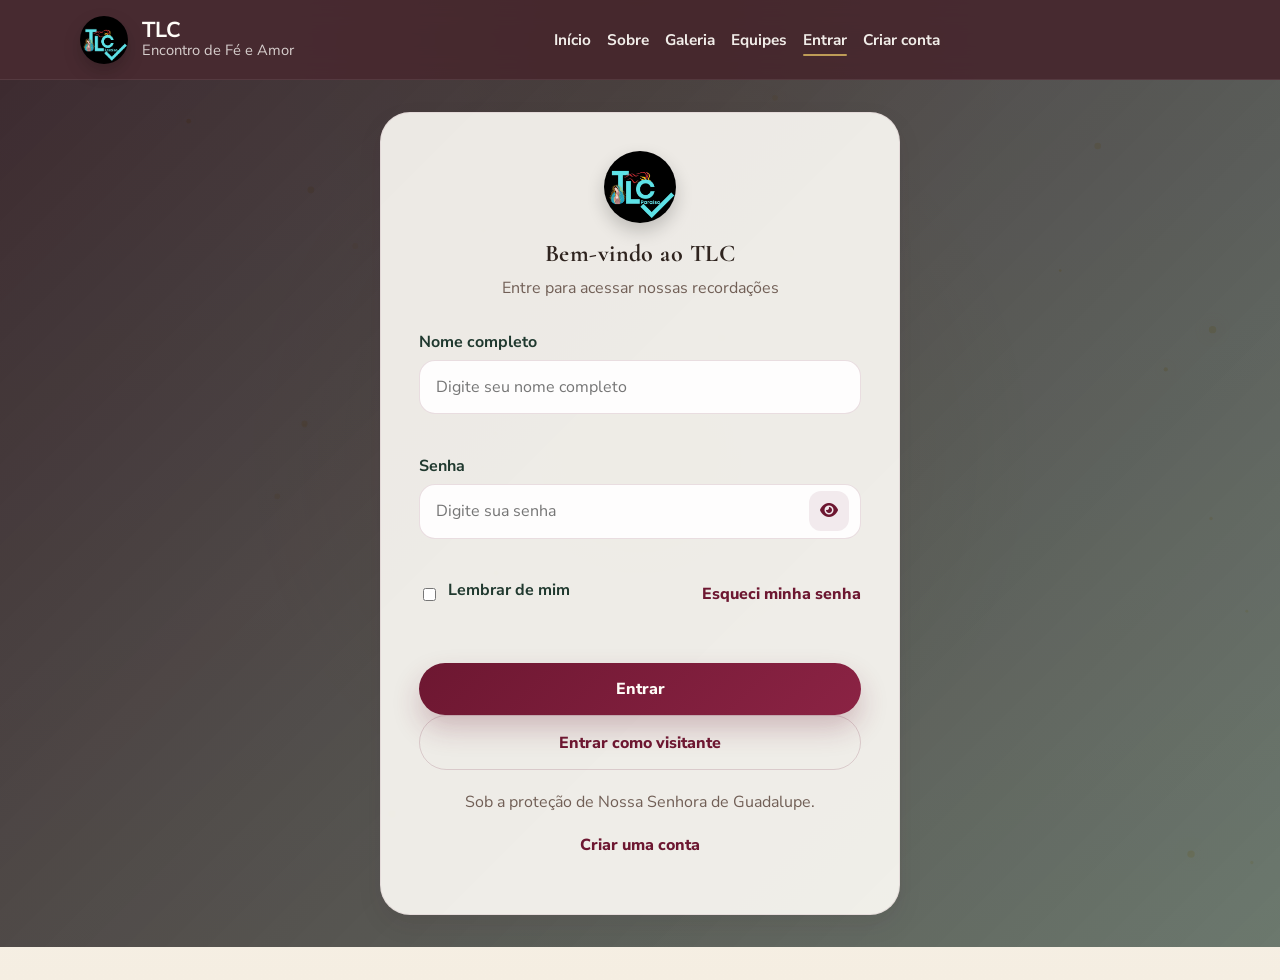
==== pages/admin.html @ 9c9bf405 "Add files via upload" ====
<!DOCTYPE html>
<html lang="pt-BR">
<head>
  <meta charset="UTF-8">
  <meta name="viewport" content="width=device-width, initial-scale=1.0">
  <title>Administração - TLC</title>
  <link rel="preconnect" href="https://fonts.googleapis.com">
  <link rel="preconnect" href="https://fonts.gstatic.com" crossorigin>
  <link href="https://fonts.googleapis.com/css2?family=Cormorant+Garamond:wght@500;600;700&family=Nunito+Sans:wght@400;600;700;800&display=swap" rel="stylesheet">
  <link rel="stylesheet" href="https://cdnjs.cloudflare.com/ajax/libs/font-awesome/6.5.2/css/all.min.css">
  <link rel="stylesheet" href="../css/style.css?v=20260802-footer-igreja-final">
</head>
<body data-page="admin" data-base-path="..">
  <header class="site-header">
    <div id="navbar-root"></div>
  </header>

  <main class="page-shell">
    <section class="page-hero mini reveal">
      <div class="container">
        <span class="section-tag">Administração</span>
        <h1>Área exclusiva do administrador</h1>
        <p>Veja os pedidos de acesso e libere somente quem pode entrar no site.</p>
      </div>
    </section>

    <section class="section-pad">
      <div class="container">
        <div class="metrics-grid reveal" id="admin-summary">
          <article class="metric-card interactive-card">
            <i class="fa-solid fa-hourglass-half"></i>
            <strong class="metric-number" id="admin-pending-count">0</strong>
            <span>Pedidos pendentes</span>
          </article>
          <article class="metric-card interactive-card">
            <i class="fa-solid fa-circle-check"></i>
            <strong class="metric-number" id="admin-approved-count">0</strong>
            <span>Aprovados</span>
          </article>
          <article class="metric-card interactive-card">
            <i class="fa-solid fa-circle-xmark"></i>
            <strong class="metric-number" id="admin-denied-count">0</strong>
            <span>Negados</span>
          </article>
        </div>

        <section class="admin-panel reveal">
          <div class="section-heading compact">
            <span class="section-tag">Controle</span>
            <h2>Pedidos de acesso</h2>
            <p>Aprovar ou negar por aqui já deixa o site pronto para a pessoa certa entrar.</p>
          </div>
          <div class="form-message" id="admin-message" aria-live="polite"></div>
          <div class="admin-request-list" id="admin-request-list"></div>
        </section>
      </div>
    </section>
  </main>

  <div id="footer-root"></div>

  <script src="../js/script.js?v=20260802-footer-igreja-final"></script>
</body>
</html>
---- css/style.css ----
/* Variaveis globais do tema TLC */
:root {
  --wine: #6d1731;
  --wine-deep: #43101f;
  --gold: #c8a65a;
  --beige: #f3ede0;
  --white: #fffdf8;
  --forest: #20392f;
  --text: #2f241f;
  --muted: #715f56;
  --shadow: 0 18px 40px rgba(48, 21, 28, 0.14);
  --shadow-soft: 0 10px 24px rgba(48, 21, 28, 0.09);
  --radius-lg: 28px;
  --radius-md: 20px;
  --radius-sm: 14px;
  --nav-height: 80px;
  --container: min(1120px, calc(100% - 2rem));
}

* {
  box-sizing: border-box;
}

html {
  scroll-behavior: smooth;
  overflow-x: hidden;
}

body {
  margin: 0;
  font-family: "Nunito Sans", sans-serif;
  color: var(--text);
  background:
    radial-gradient(circle at top, rgba(200, 166, 90, 0.2), transparent 32%),
    linear-gradient(180deg, #fcfaf6 0%, #f5eee2 100%);
  position: relative;
  isolation: isolate;
  overflow-x: hidden;
}

body.menu-open {
  overflow: hidden;
}

img {
  max-width: 100%;
  display: block;
}

a {
  color: inherit;
  text-decoration: none;
}

button,
input,
select,
textarea {
  font: inherit;
  max-width: 100%;
}

textarea {
  resize: vertical;
}

main {
  min-height: 100vh;
  position: relative;
  z-index: 1;
}

.site-header,
.site-footer {
  position: relative;
  z-index: 2;
}

.sacred-lights {
  position: fixed;
  inset: 0;
  width: 100%;
  height: 100%;
  pointer-events: none;
  z-index: 0;
  opacity: 0.9;
}

.container {
  width: var(--container);
  margin: 0 auto;
}

.section-pad {
  padding: 5rem 0;
}

.section-tag {
  display: inline-flex;
  align-items: center;
  gap: 0.55rem;
  padding: 0.4rem 0.9rem;
  border-radius: 999px;
  background: rgba(109, 23, 49, 0.08);
  color: var(--wine);
  font-size: 0.82rem;
  font-weight: 800;
  letter-spacing: 0.08em;
  text-transform: uppercase;
}

.section-heading {
  display: flex;
  flex-direction: column;
  gap: 0.75rem;
  margin-bottom: 2rem;
}

h1,
h2,
h3,
.brand-mark {
  font-family: "Cormorant Garamond", serif;
  letter-spacing: 0.02em;
}

h1,
h2,
h3,
p {
  margin-top: 0;
}

p {
  line-height: 1.7;
  color: var(--muted);
}

.site-header {
  position: sticky;
  top: 0;
  z-index: 50;
}

.home-scroll-progress {
  position: absolute;
  right: 0;
  bottom: 0;
  left: 0;
  height: 3px;
  overflow: hidden;
  pointer-events: none;
}

.home-scroll-progress span {
  display: block;
  width: 100%;
  height: 100%;
  background: linear-gradient(90deg, #d6a84d, #f4da93 52%, #b9782f);
  box-shadow: 0 0 14px rgba(238, 197, 105, 0.65);
  transform: scaleX(0);
  transform-origin: left center;
  will-change: transform;
}

/* Navbar compartilhada e adaptada conforme login */
.navbar {
  height: var(--nav-height);
  border-bottom: 1px solid rgba(255, 255, 255, 0.08);
  background: rgba(46, 13, 21, 0.88);
  backdrop-filter: blur(14px);
}

.nav-inner {
  width: var(--container);
  height: 100%;
  margin: 0 auto;
  display: flex;
  align-items: center;
  justify-content: space-between;
  gap: 1rem;
}

.brand {
  display: inline-flex;
  align-items: center;
  gap: 0.85rem;
  color: var(--white);
  min-width: 0;
}

.brand-mark {
  width: 48px;
  height: 48px;
  border-radius: 50%;
  display: grid;
  place-items: center;
  background: linear-gradient(135deg, var(--gold), #edd3a0);
  color: var(--wine-deep);
  font-size: 1.1rem;
  font-weight: 700;
  box-shadow: 0 8px 18px rgba(200, 166, 90, 0.28);
}

.brand-mark.image-mark {
  overflow: hidden;
  padding: 0;
  background: transparent;
  box-shadow: 0 8px 18px rgba(0, 0, 0, 0.2);
}

.brand-mark.image-mark img {
  width: 100%;
  height: 100%;
  object-fit: cover;
  display: block;
}

.brand-mark.large {
  width: 72px;
  height: 72px;
  font-size: 1.5rem;
  margin: 0 auto 1rem;
}

.brand-copy strong {
  display: block;
  font-size: 1.35rem;
  line-height: 1.05;
}

.brand-copy span {
  display: block;
  color: rgba(255, 253, 248, 0.78);
  font-size: 0.92rem;
  line-height: 1.2;
}

.nav-links {
  display: flex;
  align-items: center;
  gap: 1rem;
  min-width: 0;
}

.nav-links a,
.nav-user,
.nav-logout {
  color: var(--white);
  font-weight: 700;
  font-size: 0.96rem;
}

.nav-links a {
  opacity: 0.92;
  position: relative;
}

.nav-links a::after {
  content: "";
  position: absolute;
  left: 0;
  bottom: -0.35rem;
  width: 100%;
  height: 2px;
  border-radius: 999px;
  background: var(--gold);
  transform: scaleX(0);
  transform-origin: center;
  transition: transform 0.25s ease;
}

.nav-links a:hover::after,
.nav-links a.active::after {
  transform: scaleX(1);
}

.nav-actions {
  display: flex;
  align-items: center;
  gap: 0.75rem;
}

.nav-user {
  padding: 0.55rem 0.9rem;
  border-radius: 999px;
  background: rgba(255, 255, 255, 0.08);
}

.nav-logout {
  border: 0;
  padding: 0.7rem 1rem;
  border-radius: 999px;
  background: rgba(255, 255, 255, 0.12);
  cursor: pointer;
  transition: background 0.25s ease, transform 0.25s ease;
}

.nav-logout:hover,
.hamburger:hover,
.btn:hover,
.filter-btn:hover {
  transform: translateY(-2px);
}

.nav-logout:hover {
  background: rgba(255, 255, 255, 0.2);
}

.hamburger {
  display: none;
  width: 46px;
  height: 46px;
  border-radius: 14px;
  border: 1px solid rgba(255, 255, 255, 0.16);
  background: transparent;
  color: var(--white);
  cursor: pointer;
}

.mobile-panel {
  display: none;
}

/* Hero principal */
.hero-section {
  position: relative;
  min-height: calc(100vh - var(--nav-height) - 12px);
  display: flex;
  align-items: center;
  padding: 2.75rem 0 1rem;
  background:
    radial-gradient(circle at top, rgba(233, 192, 124, 0.2), transparent 34%),
    linear-gradient(180deg, #fcf3e8 0%, #f6ebdc 100%);
  color: var(--text);
  overflow: hidden;
}

.hero-overlay {
  position: absolute;
  inset: 0;
  background:
    radial-gradient(circle at 14% 18%, rgba(255, 255, 255, 0.78), transparent 24%),
    radial-gradient(circle at 86% 16%, rgba(255, 255, 255, 0.62), transparent 18%),
    radial-gradient(circle at 50% 10%, rgba(228, 186, 120, 0.15), transparent 42%);
}

.hero-architecture {
  position: absolute;
  inset: auto 0 0 0;
  height: min(72vh, 640px);
  background: url("../images/church-line-art.svg") center bottom / min(900px, 78vw) auto no-repeat;
  opacity: 0.34;
  pointer-events: none;
  filter: sepia(1) saturate(0.7) brightness(1.02);
}

.hero-content {
  position: relative;
  padding: 0;
  z-index: 1;
}

.hero-layout {
  display: grid;
  grid-template-columns: minmax(0, 1.08fr) minmax(320px, 430px);
  gap: 2.4rem;
  align-items: center;
}

.hero-copy-block {
  position: relative;
  z-index: 1;
  max-width: 34rem;
}

.hero-kicker {
  display: inline-flex;
  margin-bottom: 0.65rem;
  color: rgba(46, 23, 17, 0.9);
  letter-spacing: 0.03em;
  text-transform: none;
  font-size: clamp(1.55rem, 2vw, 2.2rem);
  font-weight: 500;
  padding: 0;
  border: 0;
  background: transparent;
}

.hero-title {
  display: grid;
  gap: 0.16rem;
  margin-bottom: 0.95rem;
  max-width: 11ch;
  font-size: clamp(3.2rem, 6.5vw, 5.7rem);
  line-height: 0.9;
  letter-spacing: -0.03em;
}

.hero-title-line {
  display: flex;
  flex-wrap: wrap;
  align-items: baseline;
  gap: 0.25ch;
}

.hero-title-accent {
  color: #c48b2a;
}

.hero-title-wine {
  color: var(--wine);
}

.hero-subtitle {
  font-size: 1.2rem;
  color: #5a4035;
  margin-bottom: 0.9rem;
}

.hero-subtitle strong {
  color: var(--wine);
}

.hero-copy {
  max-width: 31rem;
  color: #5e5047;
  font-size: 1.05rem;
  margin-bottom: 1.9rem;
}

.hero-login-button {
  background: rgba(255, 248, 239, 0.8);
  color: var(--wine);
  border: 1px solid rgba(155, 102, 67, 0.42);
  box-shadow: 0 12px 24px rgba(128, 83, 53, 0.08);
}

.hero-actions,
.form-actions,
.section-cta {
  display: flex;
  flex-wrap: wrap;
  gap: 1rem;
}

.hero-visual {
  display: flex;
  justify-content: center;
  align-items: center;
}

.hero-mary-frame {
  position: relative;
  padding: 0.9rem;
  border-radius: 180px 180px 28px 28px;
  background: linear-gradient(180deg, rgba(149, 95, 51, 0.28), rgba(222, 179, 118, 0.14));
  border: 2px solid rgba(173, 125, 76, 0.55);
  box-shadow:
    0 28px 48px rgba(118, 71, 39, 0.12),
    0 0 0 10px rgba(255, 248, 239, 0.38);
}

.sacred-stage {
  --stage-x: 0px;
  --stage-y: 0px;
  position: relative;
  width: min(100%, 360px);
  aspect-ratio: 0.78 / 1.26;
  display: grid;
  place-items: center;
  transform: translate3d(var(--stage-x), var(--stage-y), 0);
  transition: transform 0.22s ease;
  border-radius: 180px 180px 20px 20px;
  overflow: hidden;
  background:
    radial-gradient(circle at 50% 18%, rgba(255, 249, 231, 0.94), rgba(227, 187, 122, 0.68) 38%, rgba(125, 77, 34, 0.84) 100%);
  border: 2px solid rgba(247, 230, 196, 0.82);
  box-shadow: inset 0 0 0 1px rgba(120, 74, 35, 0.2);
}

.sacred-beam {
  position: absolute;
  inset: 5% 12% 14%;
  border-radius: 48% 48% 42% 42% / 18% 18% 58% 58%;
  background:
    radial-gradient(circle at center, rgba(255, 246, 207, 0.98), rgba(245, 196, 83, 0.48) 52%, rgba(244, 193, 73, 0) 74%);
  filter: blur(20px);
  animation: beamPulse 4.8s ease-in-out infinite;
}

.sacred-halo {
  position: absolute;
  inset: 5% 8% 8%;
  border-radius: 50%;
  mix-blend-mode: screen;
}

.halo-one {
  background:
    conic-gradient(from 0deg, rgba(255, 210, 99, 0.12), rgba(255, 247, 212, 0.94), rgba(255, 210, 99, 0.12));
  filter: blur(0.5px);
  clip-path: polygon(
    50% 0%, 54% 8%, 60% 2%, 62% 11%, 69% 4%, 68% 15%, 77% 9%, 74% 19%, 84% 15%, 79% 24%,
    90% 23%, 83% 30%, 95% 32%, 86% 38%, 98% 43%, 88% 46%, 100% 53%, 88% 54%, 98% 61%, 86% 62%,
    95% 73%, 83% 70%, 90% 82%, 79% 76%, 84% 89%, 74% 81%, 77% 96%, 68% 85%, 69% 98%, 62% 89%,
    60% 100%, 54% 92%, 50% 100%, 46% 92%, 40% 100%, 38% 89%, 31% 98%, 32% 85%, 23% 96%, 26% 81%,
    16% 89%, 21% 76%, 10% 82%, 17% 70%, 5% 73%, 14% 62%, 2% 61%, 12% 54%, 0% 53%, 12% 46%,
    2% 43%, 14% 38%, 5% 32%, 17% 30%, 10% 23%, 21% 24%, 16% 15%, 26% 19%, 23% 9%, 32% 15%,
    31% 4%, 38% 11%, 40% 2%, 46% 8%
  );
  opacity: 0.95;
  animation: haloSpin 24s linear infinite;
}

.halo-two {
  inset: 10% 13% 13%;
  border: 2px solid rgba(255, 236, 180, 0.46);
  box-shadow:
    0 0 34px rgba(255, 216, 121, 0.28),
    inset 0 0 28px rgba(255, 224, 143, 0.18);
  animation: haloBreath 5s ease-in-out infinite;
}

.sacred-glow {
  position: absolute;
  inset: 22% 24% 18%;
  border-radius: 50%;
  background: radial-gradient(circle, rgba(255, 243, 198, 0.4), rgba(255, 215, 110, 0.12) 42%, transparent 68%);
  filter: blur(22px);
}

.sacred-particles {
  position: absolute;
  inset: 0;
}

.sacred-particle {
  position: absolute;
  width: var(--size, 8px);
  height: var(--size, 8px);
  left: var(--left, 50%);
  top: var(--top, 50%);
  border-radius: 50%;
  background: radial-gradient(circle, rgba(255, 252, 235, 1), rgba(248, 206, 109, 0.65) 55%, rgba(248, 206, 109, 0) 72%);
  box-shadow: 0 0 14px rgba(255, 220, 136, 0.65);
  opacity: 0.78;
  animation: particleOrbit var(--duration, 7s) ease-in-out infinite;
  animation-delay: var(--delay, 0s);
}

.mary-figure {
  position: relative;
  z-index: 2;
  width: min(100%, 300px);
  object-fit: contain;
  filter:
    drop-shadow(0 18px 32px rgba(7, 7, 7, 0.28))
    drop-shadow(0 0 30px rgba(255, 216, 113, 0.3));
  animation: maryFloat 5.8s ease-in-out infinite;
  transform: translateZ(0);
}

/* Componentes reutilizados */
.btn {
  display: inline-flex;
  justify-content: center;
  align-items: center;
  gap: 0.6rem;
  min-height: 52px;
  padding: 0.95rem 1.4rem;
  border: 0;
  border-radius: 999px;
  font-weight: 800;
  cursor: pointer;
  transition: transform 0.25s ease, box-shadow 0.25s ease, background 0.25s ease;
}

.btn-primary {
  background: linear-gradient(135deg, var(--wine), #8b2344);
  color: var(--white);
  box-shadow: 0 14px 28px rgba(109, 23, 49, 0.24);
}

.btn-secondary {
  background: rgba(255, 253, 248, 0.16);
  color: var(--white);
  border: 1px solid rgba(255, 253, 248, 0.2);
}

.page-shell .btn-secondary,
.upload-form .btn-secondary,
.profile-card .btn-secondary,
.auth-card .btn-secondary {
  background: transparent;
  color: var(--wine);
  border: 1px solid rgba(109, 23, 49, 0.16);
}

.hero-login-button,
.hero-login-button:visited {
  background: rgba(255, 248, 239, 0.88);
  color: var(--wine);
  border: 1px solid rgba(155, 102, 67, 0.42);
  box-shadow: 0 12px 24px rgba(128, 83, 53, 0.08);
}

.btn-full {
  width: 100%;
}

.prayer-card,
.feature-card,
.auth-card,
.upload-form,
.preview-panel,
.profile-card,
.stat-box,
.gallery-item,
.page-hero,
.filter-bar {
  background: rgba(255, 253, 248, 0.9);
  border: 1px solid rgba(109, 23, 49, 0.08);
  box-shadow: var(--shadow-soft);
}

.prayer-card {
  padding: 2rem;
  border-radius: var(--radius-lg);
}

.about-section {
  padding-top: 0.4rem;
}

.about-showcase {
  display: grid;
  grid-template-columns: 126px minmax(0, 1.1fr) minmax(280px, 0.9fr);
  gap: 1.5rem;
  align-items: center;
  padding: 1.65rem 1.8rem;
  border-radius: 28px;
  background: rgba(255, 252, 247, 0.92);
  border: 1px solid rgba(189, 151, 103, 0.18);
  box-shadow: 0 18px 36px rgba(103, 65, 37, 0.09);
}

.about-showcase__icon {
  width: 112px;
  height: 112px;
  display: grid;
  place-items: center;
  border-radius: 50%;
  color: var(--gold);
  font-size: 2.6rem;
  background:
    radial-gradient(circle at center, rgba(255, 255, 255, 0.95), rgba(248, 236, 218, 0.92));
  border: 1px solid rgba(218, 185, 134, 0.5);
  box-shadow: inset 0 0 0 10px rgba(255, 249, 240, 0.7);
}

.about-showcase__content h2 {
  max-width: 18ch;
  margin-bottom: 0.8rem;
  font-size: clamp(2rem, 3vw, 3rem);
  line-height: 1.05;
}

.about-showcase__content h2 span {
  color: #c48b2a;
}

.about-showcase__content p:last-child {
  margin-bottom: 0;
}

.about-quote-card {
  position: relative;
  padding: 1.9rem 1.8rem;
  border-radius: 20px;
  background: linear-gradient(180deg, rgba(255, 250, 244, 0.98), rgba(255, 247, 238, 0.92));
  border: 1px solid rgba(199, 163, 113, 0.22);
  box-shadow: inset 0 0 0 1px rgba(255, 255, 255, 0.55);
}

.about-quote-card p {
  margin-bottom: 0.9rem;
  font-family: "Cormorant Garamond", serif;
  font-size: 1.55rem;
  line-height: 1.35;
  color: #5a4035;
}

.about-quote-card strong {
  color: var(--wine);
  font-size: 1.05rem;
}

.about-quote-mark {
  position: absolute;
  top: 0.9rem;
  left: 1.3rem;
  color: rgba(180, 116, 53, 0.85);
  font-family: "Cormorant Garamond", serif;
  font-size: 3.6rem;
  line-height: 1;
}

.about-quote-mark--end {
  top: auto;
  right: 1.3rem;
  bottom: 0.25rem;
  left: auto;
}

.highlights {
  padding-top: 1.55rem;
}

.highlights-heading {
  align-items: center;
  text-align: center;
  margin-bottom: 1.6rem;
}

.highlights-heading .section-tag {
  background: transparent;
  padding-inline: 0;
}

.prayer-card i,
.feature-card i {
  color: var(--gold);
  font-size: 1.5rem;
}

.card-grid {
  display: grid;
  grid-template-columns: repeat(6, minmax(0, 1fr));
  gap: 0.9rem;
}

.feature-card {
  padding: 1.3rem 1rem 1.2rem;
  border-radius: var(--radius-md);
  transition: transform 0.25s ease, box-shadow 0.25s ease;
  text-align: center;
  min-height: 100%;
}

.feature-card:hover,
.gallery-item:hover {
  transform: translateY(-5px);
  box-shadow: var(--shadow);
}

.feature-card h3 {
  margin-bottom: 0.55rem;
  font-size: 1.45rem;
}

.feature-card p {
  margin-bottom: 0;
  font-size: 0.92rem;
  line-height: 1.55;
}

.recent-grid {
  display: grid;
  grid-template-columns: repeat(3, minmax(0, 1fr));
  gap: 1.2rem;
}

.recent-card {
  position: relative;
  border-radius: 24px;
  overflow: hidden;
  min-height: 340px;
  box-shadow: var(--shadow-soft);
}

.recent-card > img {
  width: 100%;
  height: 100%;
  object-fit: cover;
}

.recent-card .overlay {
  position: absolute;
  inset: auto 0 0 0;
  padding: 1.4rem;
  background: linear-gradient(180deg, transparent, rgba(10, 7, 7, 0.78));
  color: var(--white);
}

.photo-author {
  display: inline-flex;
  align-items: center;
  gap: 0.55rem;
  margin-bottom: 0.7rem;
  font-size: 0.82rem;
  font-weight: 800;
}

.photo-author img {
  width: 26px;
  height: 26px;
  border-radius: 50%;
  object-fit: cover;
  border: 1px solid rgba(255, 255, 255, 0.35);
}

.photo-author.dark {
  color: var(--forest);
}

.photo-author.light {
  color: var(--white);
}

.photo-author-link {
  cursor: pointer;
  transition: transform 0.22s ease, opacity 0.22s ease;
}

.photo-author-link:hover {
  opacity: 0.88;
  transform: translateY(-1px);
}



.journey-section {
  position: relative;
  overflow: hidden;
  background:
    radial-gradient(circle at 16% 32%, rgba(215, 164, 72, 0.08), transparent 26%),
    radial-gradient(circle at 88% 72%, rgba(109, 23, 49, 0.06), transparent 28%);
}

.journey-heading {
  width: min(100%, 900px);
  margin: 0 auto 2.4rem;
  text-align: center;
}

.journey-tag {
  position: relative;
  padding-inline: 1.25rem;
  border: 1px solid rgba(189, 134, 47, 0.38);
  border-radius: 999px;
  background: rgba(255, 252, 245, 0.72);
  box-shadow: 0 7px 18px rgba(95, 55, 23, 0.06);
}

.journey-heading h2 {
  max-width: 860px;
  margin: 0.95rem auto 0;
  color: var(--wine);
  font-family: "Cormorant Garamond", serif;
  font-size: clamp(2.4rem, 4.7vw, 4.55rem);
  line-height: 0.98;
  letter-spacing: -0.035em;
}

.journey-heading p {
  max-width: 720px;
  margin: 1.15rem auto 0;
  color: rgba(40, 31, 27, 0.72);
  font-size: 1rem;
  line-height: 1.75;
}

.journey-scroll-tip {
  display: inline-flex;
  align-items: center;
  gap: 0.55rem;
  margin-top: 1rem;
  padding: 0.7rem 1rem;
  border-radius: 999px;
  color: rgba(92, 36, 41, 0.92);
  background: rgba(255, 250, 238, 0.78);
  border: 1px solid rgba(198, 144, 55, 0.22);
  box-shadow: 0 14px 26px rgba(103, 61, 25, 0.06);
  font-size: 0.92rem;
}

.journey-scroll-tip i {
  color: #c88726;
}

.journey-board {
  --journey-glow-x: 50%;
  --journey-glow-y: 50%;
  position: relative;
  width: min(100%, 1120px);
  min-height: 720px;
  margin: 0 auto;
  overflow: hidden;
  isolation: isolate;
  border: 1px solid rgba(188, 137, 56, 0.22);
  border-radius: 40px;
  background:
    radial-gradient(circle at var(--journey-glow-x) var(--journey-glow-y), rgba(247, 215, 143, 0.15), transparent 22%),
    linear-gradient(135deg, rgba(255, 253, 248, 0.96), rgba(251, 244, 230, 0.94));
  box-shadow:
    0 28px 64px rgba(93, 57, 32, 0.13),
    inset 0 1px 0 rgba(255, 255, 255, 0.95);
  transition: box-shadow 0.35s ease, transform 0.35s ease;
}

.journey-board::before {
  content: "";
  position: absolute;
  inset: 0;
  z-index: -3;
  opacity: 0.33;
  background-image:
    radial-gradient(circle at 25% 35%, rgba(186, 133, 45, 0.18) 0 1px, transparent 1.5px),
    radial-gradient(circle at 75% 60%, rgba(109, 23, 49, 0.12) 0 1px, transparent 1.5px);
  background-size: 29px 29px, 37px 37px;
  mask-image: linear-gradient(to bottom, transparent 0%, #000 20%, #000 80%, transparent 100%);
}

.journey-board::after {
  content: "";
  position: absolute;
  inset: 18px;
  z-index: 6;
  pointer-events: none;
  border: 1px solid rgba(203, 153, 74, 0.10);
  border-radius: 30px;
}

.journey-church {
  position: absolute;
  left: -2.5rem;
  top: 2rem;
  width: 310px;
  height: 330px;
  z-index: -1;
  opacity: 0.085;
  background: url("../images/church-line-art.svg") left top / contain no-repeat;
  filter: sepia(1) saturate(0.8);
}

.journey-sacred-heart {
  position: absolute;
  right: 4rem;
  top: 2.4rem;
  z-index: -1;
  width: 150px;
  height: 150px;
  display: grid;
  place-items: center;
  color: rgba(153, 92, 29, 0.08);
  font-size: 4.5rem;
}

.journey-sacred-heart::before,
.journey-sacred-heart::after {
  content: "";
  position: absolute;
  inset: 13px;
  border: 1px solid rgba(190, 135, 49, 0.11);
  border-radius: 50%;
}

.journey-sacred-heart::after {
  inset: 0;
  border-style: dashed;
}

.journey-sacred-heart span {
  position: absolute;
  top: 11px;
  width: 2px;
  height: 38px;
  background: rgba(153, 92, 29, 0.08);
}

.journey-route {
  position: absolute;
  inset: 54px 22px 16px;
  z-index: -1;
  width: calc(100% - 44px);
  height: calc(100% - 70px);
  overflow: visible;
  pointer-events: none;
}

.journey-route-shadow,
.journey-route-main,
.journey-route-progress,
.journey-route-shine,
.journey-orb-ring,
.journey-orb-core {
  fill: none;
  stroke-linecap: round;
  stroke-linejoin: round;
}

.journey-route-shadow {
  stroke: rgba(93, 57, 32, 0.16);
  stroke-width: 42;
  transform: translateY(11px);
  filter: blur(5px);
}

.journey-route-main {
  stroke: url(#journeyGold);
  stroke-width: 34;
  opacity: 0.82;
}

.journey-route-progress {
  stroke: url(#journeyProgress);
  stroke-width: 16;
  opacity: 0.98;
  filter: drop-shadow(0 0 10px rgba(255, 243, 193, 0.9));
  transition: opacity 0.2s ease;
}

.journey-route-shine {
  stroke: rgba(255, 249, 219, 0.72);
  stroke-width: 4;
  stroke-dasharray: 18 16;
  animation: journeyFlow 12s linear infinite;
}

.journey-orb-ring {
  fill: rgba(255, 247, 211, 0.18);
  stroke: rgba(255, 242, 186, 0.9);
  stroke-width: 5;
  transform-origin: center;
  animation: journeyOrbPulse 2.1s ease-in-out infinite;
}

.journey-orb-core {
  fill: #fffef8;
  stroke: #d89a39;
  stroke-width: 4;
}

.journey-route-points circle {
  fill: #fff9dd;
  stroke: #d89a39;
  stroke-width: 3;
  transition: transform 0.3s ease, fill 0.3s ease, opacity 0.3s ease;
}

.journey-route-point--active {
  transform: scale(1.25);
  fill: #fffef8;
}

.journey-card,
.journey-team-card,
.journey-emblem {
  position: absolute;
  z-index: 2;
}

.journey-card {
  width: 180px;
  min-height: 222px;
  padding: 2.25rem 1rem 1.15rem;
  display: flex;
  flex-direction: column;
  align-items: center;
  justify-content: center;
  text-align: center;
  border: 1px solid rgba(198, 144, 55, 0.42);
  border-radius: 26px;
  background: linear-gradient(145deg, rgba(255, 255, 255, 0.96), rgba(251, 244, 229, 0.96));
  box-shadow:
    0 18px 34px rgba(87, 51, 26, 0.14),
    inset 0 0 0 4px rgba(255, 255, 255, 0.58);
  opacity: 0.84;
  transform: scale(0.97);
  transition: transform 0.32s ease, box-shadow 0.32s ease, border-color 0.32s ease, opacity 0.32s ease, background 0.32s ease;
}

.journey-card::after {
  content: "";
  position: absolute;
  left: 50%;
  bottom: 1rem;
  width: 58px;
  height: 1px;
  transform: translateX(-50%);
  background: linear-gradient(90deg, transparent, rgba(188, 126, 32, 0.62), transparent);
}

.journey-card:hover {
  transform: translateY(-8px);
  border-color: rgba(153, 30, 57, 0.4);
  box-shadow:
    0 26px 46px rgba(87, 51, 26, 0.18),
    0 0 0 5px rgba(216, 164, 76, 0.08);
}

.journey-card.is-active,
.journey-team-card.is-active,
.journey-emblem.is-active {
  opacity: 1;
}

.journey-card.is-active {
  transform: translateY(-10px) scale(1.02);
  border-color: rgba(153, 30, 57, 0.35);
  background: linear-gradient(145deg, rgba(255, 255, 255, 1), rgba(255, 247, 228, 0.98));
  box-shadow:
    0 28px 54px rgba(87, 51, 26, 0.18),
    0 0 0 6px rgba(222, 176, 93, 0.10),
    inset 0 0 0 4px rgba(255, 255, 255, 0.72);
}

.journey-number {
  position: absolute;
  top: -18px;
  left: 50%;
  width: 43px;
  height: 43px;
  transform: translateX(-50%);
  display: grid;
  place-items: center;
  border: 1px solid rgba(184, 126, 37, 0.62);
  border-radius: 50%;
  color: var(--wine);
  background: #fff9ea;
  font-family: "Cormorant Garamond", serif;
  font-size: 1.45rem;
  font-weight: 700;
  box-shadow: 0 8px 20px rgba(103, 61, 25, 0.14);
}

.journey-icon {
  width: 68px;
  height: 68px;
  display: grid;
  place-items: center;
  margin-bottom: 0.7rem;
  border-radius: 50%;
  color: #c88726;
  font-size: 2rem;
  background: radial-gradient(circle, rgba(255, 248, 220, 0.98), rgba(248, 226, 176, 0.58));
  border: 1px solid rgba(200, 137, 38, 0.35);
  box-shadow: 0 9px 20px rgba(166, 110, 31, 0.12);
}

.journey-card h3,
.journey-team-card h3 {
  margin: 0;
  color: var(--wine);
  font-family: "Cormorant Garamond", serif;
  font-size: 1.9rem;
  line-height: 1;
}

.journey-card p,
.journey-team-card p {
  margin: 0.55rem 0 0;
  color: rgba(48, 38, 33, 0.68);
  font-size: 0.92rem;
  line-height: 1.45;
}

.journey-step--welcome { left: 4.5%; top: 26%; }
.journey-step--prayer { left: 33%; top: 13%; }
.journey-step--talks { right: 4.5%; top: 22%; }
.journey-step--dynamics { left: 24%; bottom: 4.5%; }
.journey-step--mass { right: 22%; bottom: 4.5%; }

.journey-emblem {
  left: 53.5%;
  top: 51%;
  width: 178px;
  height: 178px;
  opacity: 0.92;
  transform: translate(-50%, -50%);
  display: flex;
  flex-direction: column;
  align-items: center;
  justify-content: center;
  border-radius: 50%;
  color: var(--wine);
  text-align: center;
  background: radial-gradient(circle at 45% 36%, #fffdf4 0 24%, #f6dfaa 65%, #d9a044 100%);
  border: 7px double rgba(145, 90, 24, 0.68);
  box-shadow:
    0 20px 40px rgba(93, 57, 32, 0.20),
    0 0 0 8px rgba(255, 250, 228, 0.84),
    0 0 38px rgba(219, 166, 74, 0.26);
}

.journey-emblem i {
  font-size: 2rem;
  color: #b97921;
}

.journey-emblem strong {
  margin-top: 0.15rem;
  font-family: "Cormorant Garamond", serif;
  font-size: 3.15rem;
  line-height: 0.88;
}

.journey-emblem span {
  max-width: 115px;
  margin-top: 0.45rem;
  color: rgba(98, 49, 35, 0.82);
  font-family: "Cormorant Garamond", serif;
  font-size: 0.92rem;
  font-style: italic;
  line-height: 1.15;
}

.journey-team-card {
  right: 2.8%;
  bottom: 9.5%;
  width: 164px;
  min-height: 162px;
  padding: 1.1rem 1rem;
  display: flex;
  flex-direction: column;
  align-items: center;
  justify-content: center;
  text-align: center;
  border: 1px dashed rgba(188, 128, 36, 0.5);
  border-radius: 24px;
  background: rgba(255, 252, 244, 0.88);
  box-shadow: 0 15px 30px rgba(87, 51, 26, 0.10);
  backdrop-filter: blur(8px);
  opacity: 0.84;
  transform: scale(0.97);
  transition: transform 0.32s ease, box-shadow 0.32s ease, border-color 0.32s ease, opacity 0.32s ease;
}

.journey-team-icon {
  margin-bottom: 0.5rem;
  color: #c88726;
  font-size: 2rem;
}

.journey-team-card h3 {
  font-size: 1.75rem;
}

.journey-team-card.is-active {
  transform: translateY(-8px) scale(1.02);
  border-color: rgba(153, 30, 57, 0.30);
  box-shadow:
    0 24px 46px rgba(87, 51, 26, 0.15),
    0 0 0 5px rgba(216, 164, 76, 0.09);
}

.journey-emblem.is-active {
  box-shadow:
    0 24px 48px rgba(93, 57, 32, 0.24),
    0 0 0 9px rgba(255, 250, 228, 0.92),
    0 0 60px rgba(219, 166, 74, 0.38);
}

.journey-closing {
  width: min(100%, 420px);
  margin: 2rem auto 0.65rem;
  display: grid;
  grid-template-columns: 1fr auto 1fr;
  align-items: center;
  gap: 1rem;
  color: #c58a2d;
}

.journey-closing span {
  height: 1px;
  background: linear-gradient(90deg, transparent, rgba(190, 132, 43, 0.74));
}

.journey-closing span:last-child {
  background: linear-gradient(90deg, rgba(190, 132, 43, 0.74), transparent);
}

.journey-message {
  margin: 0;
  color: var(--wine);
  text-align: center;
  font-family: "Cormorant Garamond", serif;
  font-size: clamp(1.5rem, 2.4vw, 2rem);
  font-weight: 600;
}

@keyframes journeyFlow {
  to { stroke-dashoffset: -220; }
}

@keyframes journeyOrbPulse {
  0%, 100% { transform: scale(0.9); opacity: 0.75; }
  50% { transform: scale(1.12); opacity: 1; }
}

.metrics-section {
  position: relative;
}

.metrics-ornament {
  width: min(100%, 420px);
  margin: 0 auto 1.5rem;
  display: grid;
  grid-template-columns: 1fr auto 1fr;
  align-items: center;
  gap: 0.85rem;
  color: rgba(197, 138, 45, 0.88);
}

.metrics-ornament span {
  height: 1px;
  background: linear-gradient(90deg, transparent, rgba(206, 164, 91, 0.62));
}

.metrics-ornament span:last-child {
  background: linear-gradient(90deg, rgba(206, 164, 91, 0.62), transparent);
}

.metrics-ornament i {
  font-size: 0.65rem;
}

.metrics-shell {
  padding: 2.8rem 1.6rem 1.5rem;
  border-radius: 30px;
  border: 1px solid rgba(201, 164, 102, 0.2);
  background: linear-gradient(180deg, rgba(255, 254, 251, 0.98), rgba(250, 245, 234, 0.96));
  box-shadow: 0 22px 45px rgba(84, 58, 30, 0.12);
}

.metrics-copy {
  max-width: 860px;
  margin: 0 auto 1.85rem;
  text-align: center;
}

.metrics-tag {
  color: var(--wine);
  background: rgba(221, 196, 153, 0.32);
  border: 1px solid rgba(196, 153, 80, 0.12);
  box-shadow: none;
}

.metrics-copy h2 {
  margin-top: 0.9rem;
  color: #2c221d;
  font-family: "Cormorant Garamond", serif;
  font-size: clamp(2.1rem, 4.5vw, 3.6rem);
  line-height: 1.05;
}

.metrics-copy h2 span {
  color: var(--wine);
}

.metrics-copy p {
  max-width: 680px;
  margin: 0.75rem auto 0;
  color: rgba(67, 52, 43, 0.7);
  font-size: 1rem;
}

.metrics-grid {
  display: grid;
  grid-template-columns: repeat(6, minmax(0, 1fr));
  gap: 0.95rem;
}

.metric-card {
  min-height: 280px;
  padding: 1.45rem 1rem 1.25rem;
  border-radius: 22px;
  border: 1px solid rgba(209, 182, 139, 0.26);
  background: linear-gradient(180deg, #fffdfa 0%, #fffaf1 100%);
  box-shadow: 0 10px 22px rgba(111, 77, 38, 0.08);
  text-align: center;
  transition: transform 0.28s ease, box-shadow 0.28s ease, border-color 0.28s ease;
}

.metric-card:hover {
  transform: translateY(-6px);
  border-color: rgba(180, 120, 42, 0.32);
  box-shadow: 0 18px 28px rgba(111, 77, 38, 0.12);
}

.metric-card i {
  font-size: 2rem;
  color: #cb9634;
  margin-bottom: 0.95rem;
}

.metric-number {
  display: block;
  margin-bottom: 0.4rem;
  font-family: "Cormorant Garamond", serif;
  font-size: clamp(2.7rem, 3vw, 3.4rem);
  color: var(--wine);
  line-height: 1;
}

.metric-card h3 {
  margin: 0;
  color: #2f241f;
  font-size: 1.1rem;
  line-height: 1.35;
}

.metric-card p {
  margin: 0.85rem 0 0;
  color: rgba(73, 58, 49, 0.74);
  font-size: 0.95rem;
  line-height: 1.45;
}

/* Hero secundario */
.page-hero {
  margin: 2rem auto 0;
  width: var(--container);
  border-radius: 30px;
  padding: 2.25rem;
}

.page-hero.mini {
  background:
    linear-gradient(135deg, rgba(109, 23, 49, 0.95), rgba(32, 57, 47, 0.9)),
    url("https://images.unsplash.com/photo-1464699908537-0954e50791ee?auto=format&fit=crop&w=1400&q=80") center/cover;
  color: var(--white);
}

.page-hero p {
  color: rgba(255, 253, 248, 0.88);
  max-width: 42rem;
}

/* Login */
.auth-page {
  min-height: 100vh;
}

.login-intro {
  position: fixed;
  inset: 0;
  z-index: 120;
  display: grid;
  place-items: center;
  overflow: hidden;
  background:
    radial-gradient(circle at center, rgba(255, 212, 119, 0.14), transparent 24%),
    linear-gradient(180deg, rgba(16, 8, 12, 0.98), rgba(31, 12, 18, 0.98));
  transition: opacity 0.8s ease, visibility 0.8s ease;
}

.login-intro.hidden {
  opacity: 0;
  visibility: hidden;
  pointer-events: none;
}

.login-intro__glow {
  position: absolute;
  inset: 0;
  background:
    radial-gradient(circle at center, rgba(255, 209, 92, 0.24), transparent 18%),
    radial-gradient(circle at center, rgba(255, 186, 74, 0.12), transparent 34%);
  animation: introPulse 2.8s ease-in-out forwards;
}

.login-intro__content {
  position: relative;
  display: grid;
  place-items: center;
  gap: 1.1rem;
  padding: 2rem;
  text-align: center;
}

.login-intro__halo {
  position: absolute;
  width: min(76vw, 360px);
  aspect-ratio: 1 / 1;
  border-radius: 50%;
  background:
    conic-gradient(from 0deg, rgba(255, 217, 126, 0.1), rgba(255, 251, 237, 0.95), rgba(255, 217, 126, 0.1));
  clip-path: polygon(
    50% 0%, 54% 8%, 60% 2%, 62% 11%, 69% 4%, 68% 15%, 77% 9%, 74% 19%, 84% 15%, 79% 24%,
    90% 23%, 83% 30%, 95% 32%, 86% 38%, 98% 43%, 88% 46%, 100% 53%, 88% 54%, 98% 61%, 86% 62%,
    95% 73%, 83% 70%, 90% 82%, 79% 76%, 84% 89%, 74% 81%, 77% 96%, 68% 85%, 69% 98%, 62% 89%,
    60% 100%, 54% 92%, 50% 100%, 46% 92%, 40% 100%, 38% 89%, 31% 98%, 32% 85%, 23% 96%, 26% 81%,
    16% 89%, 21% 76%, 10% 82%, 17% 70%, 5% 73%, 14% 62%, 2% 61%, 12% 54%, 0% 53%, 12% 46%,
    2% 43%, 14% 38%, 5% 32%, 17% 30%, 10% 23%, 21% 24%, 16% 15%, 26% 19%, 23% 9%, 32% 15%,
    31% 4%, 38% 11%, 40% 2%, 46% 8%
  );
  opacity: 0;
  transform: scale(0.72) rotate(-8deg);
  animation: introHalo 1.5s ease-out 0.15s forwards;
}

.login-intro__mary {
  position: relative;
  z-index: 1;
  width: min(56vw, 220px);
  opacity: 0;
  transform: translateY(26px) scale(0.86);
  filter:
    drop-shadow(0 18px 42px rgba(0, 0, 0, 0.45))
    drop-shadow(0 0 30px rgba(255, 211, 102, 0.28));
  animation: introMary 1.2s cubic-bezier(.18,.8,.22,1) 0.4s forwards;
}

.login-intro__wordmark {
  position: relative;
  z-index: 1;
  display: inline-flex;
  align-items: center;
  gap: 1rem;
  color: #f7d78b;
  opacity: 0;
  transform: translateY(12px);
  animation: introWord 0.9s ease 1.05s forwards;
  margin-top: -0.4rem;
  padding: 0.55rem 1.4rem;
  border-radius: 999px;
  background: rgba(34, 12, 17, 0.5);
  border: 1px solid rgba(255, 220, 140, 0.18);
  box-shadow:
    0 0 0 1px rgba(255, 220, 140, 0.06),
    0 18px 42px rgba(0, 0, 0, 0.32);
  text-shadow:
    0 0 18px rgba(255, 214, 123, 0.72),
    0 0 42px rgba(255, 193, 74, 0.58);
}

.login-intro__wordmark strong {
  font-family: "Cormorant Garamond", serif;
  font-size: clamp(3.5rem, 10vw, 6.3rem);
  font-weight: 700;
  letter-spacing: 0.12em;
  text-transform: none;
  position: relative;
  z-index: 2;
  background: linear-gradient(180deg, #fff9ea 0%, #ffe7a5 28%, #f5c85d 62%, #fff2c8 100%);
  -webkit-background-clip: text;
  background-clip: text;
  color: transparent;
  filter: drop-shadow(0 0 16px rgba(255, 213, 112, 0.48));
}

.login-intro__wordmark strong::after {
  content: "";
  position: absolute;
  left: -0.2em;
  right: -0.2em;
  bottom: 0.05em;
  height: 0.28em;
  background: linear-gradient(90deg, transparent, rgba(255, 214, 123, 0.42), transparent);
  filter: blur(12px);
  z-index: -1;
}

.login-intro__line {
  width: clamp(56px, 10vw, 104px);
  height: 3px;
  background: linear-gradient(90deg, transparent, rgba(255, 223, 154, 1), transparent);
  box-shadow: 0 0 24px rgba(255, 206, 104, 0.72);
}

.auth-shell {
  position: relative;
  min-height: calc(100vh - var(--nav-height));
  display: grid;
  place-items: center;
  padding: 2rem 1rem;
  overflow: hidden;
}

.auth-backdrop {
  position: absolute;
  inset: 0;
  background:
    linear-gradient(135deg, rgba(30, 9, 15, 0.86), rgba(32, 57, 47, 0.65)),
    url("https://images.unsplash.com/photo-1519491050282-cf00c82424b4?auto=format&fit=crop&w=1600&q=80") center/cover no-repeat;
  filter: saturate(0.9);
}

.auth-card {
  position: relative;
  z-index: 1;
  width: min(100%, 520px);
  padding: 2.4rem;
  border-radius: 30px;
}

.auth-brand {
  text-align: center;
  margin-bottom: 1.8rem;
}

.auth-brand h1 {
  margin-bottom: 0.4rem;
}

.input-group {
  margin-bottom: 1rem;
}

.input-group label,
.checkbox span {
  display: inline-block;
  margin-bottom: 0.45rem;
  font-weight: 700;
  color: var(--forest);
}

.input-group input,
.input-group select,
.input-group textarea {
  width: 100%;
  padding: 0.95rem 1rem;
  border-radius: 16px;
  border: 1px solid rgba(109, 23, 49, 0.14);
  background: rgba(255, 255, 255, 0.92);
  color: var(--text);
}

.input-group input[type="file"] {
  padding: 0.8rem 0.9rem;
  background: rgba(255, 255, 255, 0.98);
  cursor: pointer;
}

.input-group input[type="file"]::file-selector-button {
  margin-right: 0.85rem;
  padding: 0.7rem 1rem;
  border: 0;
  border-radius: 12px;
  background: linear-gradient(135deg, var(--wine), #8b2344);
  color: var(--white);
  font-weight: 800;
  cursor: pointer;
}

.input-group input:focus,
.input-group select:focus,
.input-group textarea:focus {
  outline: 2px solid rgba(200, 166, 90, 0.45);
  border-color: var(--gold);
}

.password-wrap {
  position: relative;
}

.password-wrap input {
  padding-right: 3.5rem;
}

.password-toggle {
  position: absolute;
  top: 50%;
  right: 0.75rem;
  transform: translateY(-50%);
  width: 40px;
  height: 40px;
  border: 0;
  border-radius: 12px;
  background: rgba(109, 23, 49, 0.08);
  color: var(--wine);
  cursor: pointer;
}

.field-error {
  display: block;
  min-height: 1.2rem;
  margin-top: 0.35rem;
  color: #b42318;
  font-size: 0.88rem;
}

.input-help {
  display: block;
  margin-top: 0.45rem;
  color: var(--muted);
  font-size: 0.9rem;
}

.form-row {
  display: flex;
  justify-content: space-between;
  align-items: center;
  gap: 1rem;
  margin-bottom: 1rem;
}

.checkbox {
  display: inline-flex;
  align-items: center;
  gap: 0.55rem;
}

.checkbox input {
  width: auto;
}

.text-link {
  color: var(--wine);
  font-weight: 800;
}

.form-message {
  min-height: 1.4rem;
  margin-bottom: 1rem;
  font-weight: 700;
}

.form-message.success {
  color: #0f766e;
}

.form-message.error {
  color: #b42318;
}

.auth-footer {
  text-align: center;
  margin-top: 1.2rem;
}

.hidden {
  display: none !important;
}

.register-panel,
.profile-editor,
.admin-panel {
  margin-top: 1.5rem;
  padding: 1.5rem;
  border-radius: 24px;
  background: rgba(255, 253, 248, 0.76);
  border: 1px solid rgba(109, 23, 49, 0.1);
}

.register-panel__header,
.section-heading.compact {
  margin-bottom: 1.1rem;
}

.register-panel__header h2,
.section-heading.compact h2 {
  margin-bottom: 0.35rem;
}

.profile-form-grid {
  display: grid;
  grid-template-columns: repeat(2, minmax(0, 1fr));
  gap: 1rem;
}

.admin-request-list {
  display: grid;
  gap: 1rem;
}

.admin-request-card {
  padding: 1.2rem;
  border-radius: 22px;
  background: rgba(255, 255, 255, 0.78);
  border: 1px solid rgba(109, 23, 49, 0.1);
  box-shadow: var(--shadow-soft);
}

.admin-request-card__top {
  display: flex;
  justify-content: space-between;
  gap: 1rem;
  margin-bottom: 0.8rem;
}

.admin-request-card h3 {
  margin-bottom: 0.25rem;
}

.admin-request-card p {
  margin-bottom: 0.65rem;
}

.admin-request-meta {
  display: grid;
  gap: 0.35rem;
  font-size: 0.96rem;
  color: var(--muted);
}

.status-badge {
  display: inline-flex;
  align-items: center;
  padding: 0.38rem 0.8rem;
  border-radius: 999px;
  font-size: 0.78rem;
  font-weight: 800;
  text-transform: uppercase;
  letter-spacing: 0.08em;
}

.status-badge.pending {
  background: rgba(200, 166, 90, 0.16);
  color: #9a6805;
}

.status-badge.approved {
  background: rgba(12, 120, 96, 0.12);
  color: #0f766e;
}

.status-badge.denied {
  background: rgba(180, 35, 24, 0.12);
  color: #b42318;
}

.admin-actions {
  display: flex;
  flex-wrap: wrap;
  gap: 0.75rem;
  margin-top: 1rem;
}

.btn-neutral {
  background: rgba(109, 23, 49, 0.08);
  color: var(--wine);
  border: 1px solid rgba(109, 23, 49, 0.12);
}

.empty-state {
  padding: 1.2rem;
  border-radius: 20px;
  background: rgba(255, 255, 255, 0.72);
  border: 1px dashed rgba(109, 23, 49, 0.18);
  color: var(--muted);
}

/* Galeria */
.filter-bar {
  display: flex;
  flex-wrap: wrap;
  gap: 0.75rem;
  padding: 1rem;
  border-radius: 24px;
  margin-bottom: 1.4rem;
}

.filter-btn {
  padding: 0.75rem 1rem;
  border: 0;
  border-radius: 999px;
  background: rgba(109, 23, 49, 0.08);
  color: var(--wine);
  font-weight: 800;
  cursor: pointer;
  transition: transform 0.2s ease, background 0.2s ease, color 0.2s ease;
}

.filter-btn.active {
  background: var(--wine);
  color: var(--white);
}

.gallery-grid {
  display: grid;
  grid-template-columns: repeat(3, minmax(0, 1fr));
  gap: 1.2rem;
}

.gallery-item {
  overflow: hidden;
  border-radius: 24px;
  cursor: pointer;
  transition: transform 0.25s ease, box-shadow 0.25s ease;
}

.gallery-item > img,
.gallery-item .post-media-link img {
  width: 100%;
  height: 260px;
  object-fit: cover;
}

.gallery-copy {
  padding: 1.1rem 1.15rem 1.3rem;
}

.post-card {
  display: grid;
  align-content: start;
}

.post-card__header {
  padding: 1rem 1rem 0.4rem;
}

.post-card__header .photo-author {
  margin-bottom: 0;
}

.post-media-link {
  display: block;
}

.post-card__body {
  display: grid;
  gap: 0.7rem;
}

.post-stats {
  display: flex;
  flex-wrap: wrap;
  gap: 0.9rem;
  color: var(--wine);
  font-weight: 800;
  font-size: 0.92rem;
}

.post-caption {
  color: var(--text);
  margin-bottom: 0;
}

.post-caption strong {
  color: var(--forest);
}

.post-comments-preview {
  display: grid;
  gap: 0.35rem;
}

.post-comments-preview p {
  margin-bottom: 0;
  font-size: 0.94rem;
}

.profile-post-card {
  cursor: default;
}

.profile-post-card .post-media-link {
  cursor: pointer;
}


.gallery-copy h3 {
  margin-bottom: 0.3rem;
}

.gallery-meta {
  display: flex;
  justify-content: space-between;
  gap: 0.6rem;
  font-size: 0.9rem;
  color: var(--muted);
}

.photo-engagement-bar {
  display: flex;
  flex-wrap: wrap;
  align-items: center;
  gap: 0.75rem;
  margin-bottom: 1rem;
}

.engagement-button {
  display: inline-flex;
  align-items: center;
  gap: 0.55rem;
  border: 0;
  border-radius: 999px;
  padding: 0.85rem 1rem;
  background: rgba(109, 23, 49, 0.08);
  color: var(--wine);
  cursor: pointer;
  font-weight: 800;
}

.engagement-button.active {
  background: rgba(109, 23, 49, 0.16);
  color: #9f1239;
}

.engagement-count {
  color: var(--muted);
  font-weight: 700;
}

.comments-panel {
  margin-top: 1.5rem;
  border-top: 1px solid rgba(109, 23, 49, 0.08);
  padding-top: 1.4rem;
}

.comments-heading {
  margin-bottom: 1rem;
}

.comment-form {
  margin-bottom: 1.25rem;
}

.comments-list {
  display: grid;
  gap: 0.9rem;
}

.comment-card {
  padding: 1rem 1.05rem;
  border-radius: 20px;
  background: rgba(109, 23, 49, 0.04);
  border: 1px solid rgba(109, 23, 49, 0.08);
}

.comment-card__header {
  display: flex;
  justify-content: space-between;
  gap: 0.8rem;
  align-items: center;
  margin-bottom: 0.6rem;
}

.comment-author {
  display: inline-flex;
  align-items: center;
  gap: 0.75rem;
}

.comment-author img,
.search-person-card img {
  width: 44px;
  height: 44px;
  border-radius: 50%;
  object-fit: cover;
  background: rgba(255, 255, 255, 0.92);
}

.comment-author strong,
.search-person-card strong {
  display: block;
  color: var(--forest);
}

.comment-author span,
.search-person-card span {
  color: var(--muted);
  font-size: 0.92rem;
}

/* Modal de imagem */
.modal {
  position: fixed;
  inset: 0;
  display: grid;
  place-items: center;
  padding: 1rem;
  z-index: 80;
}

.modal.hidden {
  display: none;
}

.modal-backdrop {
  position: absolute;
  inset: 0;
  background: rgba(18, 8, 12, 0.72);
  backdrop-filter: blur(8px);
}

.modal-card {
  position: relative;
  z-index: 1;
  width: min(100%, 760px);
  max-height: calc(100vh - 2rem);
  border-radius: 28px;
  overflow: hidden;
  background: var(--white);
  box-shadow: var(--shadow);
  display: grid;
}

.modal-post-card {
  background:
    linear-gradient(180deg, rgba(255, 250, 244, 0.98), rgba(255, 255, 255, 0.98));
}

.modal-post-header {
  display: flex;
  align-items: flex-start;
  justify-content: space-between;
  gap: 1rem;
  padding: 1rem 1.15rem 0.9rem;
  border-bottom: 1px solid rgba(109, 23, 49, 0.08);
}

.modal-post-header__main {
  display: grid;
  gap: 0.35rem;
  min-width: 0;
}

.modal-post-header__main #modal-author {
  margin-bottom: 0;
}

.modal-post-meta {
  color: var(--muted);
  font-size: 0.92rem;
  font-weight: 700;
}

.modal-post-header__actions {
  display: flex;
  align-items: center;
  gap: 0.65rem;
}

.post-manage-button {
  border: 1px solid rgba(109, 23, 49, 0.14);
  border-radius: 999px;
  padding: 0.55rem 0.85rem;
  background: rgba(109, 23, 49, 0.05);
  color: var(--wine);
  font-size: 0.88rem;
  font-weight: 800;
  cursor: pointer;
}

.modal-media-frame {
  position: relative;
  padding: 0 1rem;
}

.modal-card img,
.modal-media-frame img {
  width: 100%;
  max-height: min(56vh, 560px);
  border-radius: 24px;
  object-fit: cover;
  display: block;
  background: rgba(109, 23, 49, 0.04);
}

.modal-nav-button {
  position: absolute;
  top: 50%;
  transform: translateY(-50%);
  z-index: 2;
  width: 46px;
  height: 46px;
  border: 0;
  border-radius: 50%;
  background: rgba(255, 253, 248, 0.94);
  color: var(--wine);
  box-shadow: 0 12px 22px rgba(48, 21, 28, 0.16);
  cursor: pointer;
}

.modal-nav-button--prev {
  left: 1.75rem;
}

.modal-nav-button--next {
  right: 1.75rem;
}

.modal-nav-button:disabled {
  opacity: 0.45;
  cursor: default;
}

.modal-info {
  padding: 1rem 1.15rem 1.2rem;
  min-width: 0;
}

.modal-post-body {
  display: grid;
  gap: 1rem;
}

.modal-date {
  color: var(--muted);
  font-size: 0.9rem;
  font-weight: 700;
  margin: 0;
}

.modal-close {
  position: static;
  width: 40px;
  height: 40px;
  border: 0;
  border-radius: 50%;
  background: rgba(255, 255, 255, 0.92);
  color: var(--wine);
  cursor: pointer;
  box-shadow: 0 10px 20px rgba(48, 21, 28, 0.12);
}

.photo-engagement-bar {
  display: flex;
  align-items: center;
  justify-content: space-between;
  gap: 1rem;
  flex-wrap: wrap;
  margin: 0;
}

.photo-engagement-actions {
  display: flex;
  align-items: center;
  gap: 0.65rem;
}

.engagement-button {
  display: inline-flex;
  align-items: center;
  gap: 0.5rem;
  border: 0;
  border-radius: 999px;
  padding: 0.7rem 0.9rem;
  background: rgba(109, 23, 49, 0.08);
  color: var(--wine);
  cursor: pointer;
  font-size: 0.94rem;
  font-weight: 800;
}

.engagement-button--subtle {
  background: rgba(38, 67, 58, 0.07);
  color: var(--forest);
}

.engagement-button.active {
  background: rgba(109, 23, 49, 0.15);
  color: #9f1239;
}

.engagement-count {
  color: var(--forest);
  font-size: 0.95rem;
  font-weight: 800;
}

.modal-caption-block {
  display: grid;
  gap: 0.45rem;
}

.modal-caption-text,
.modal-caption-note {
  margin: 0;
  line-height: 1.6;
}

.modal-caption-text strong {
  color: var(--forest);
}

.modal-caption-note {
  color: var(--wine);
  font-family: "Cormorant Garamond", serif;
  font-size: 1.5rem;
  font-weight: 700;
}

.comments-panel {
  margin-top: 0;
  border-top: 1px solid rgba(109, 23, 49, 0.08);
  padding-top: 1rem;
}

.comments-heading {
  margin-bottom: 0.85rem;
}

.comment-form {
  margin-top: 1rem;
  margin-bottom: 0;
}

.comments-list {
  display: grid;
  gap: 0.8rem;
}

.comment-card {
  padding: 0.95rem 1rem;
  border-radius: 18px;
  background: rgba(109, 23, 49, 0.04);
  border: 1px solid rgba(109, 23, 49, 0.08);
}

.comment-card p {
  margin: 0;
}

.comment-card__header {
  display: flex;
  justify-content: space-between;
  gap: 0.8rem;
  align-items: center;
  margin-bottom: 0.55rem;
}

.comment-author {
  display: inline-flex;
  align-items: center;
  gap: 0.75rem;
  min-width: 0;
}

.comment-author img {
  width: 42px;
  height: 42px;
  border-radius: 50%;
  object-fit: cover;
  background: rgba(255, 255, 255, 0.92);
}

.comment-author span {
  display: block;
  color: var(--muted);
  font-size: 0.85rem;
  overflow-wrap: anywhere;
}

@media (max-width: 640px) {
  .modal {
    padding: 0.55rem;
  }

  .modal-card {
    width: min(100%, 100vw - 1.1rem);
    max-height: calc(100vh - 1.1rem);
    border-radius: 24px;
  }

  .modal-post-header {
    padding: 0.9rem 0.9rem 0.8rem;
    align-items: center;
  }

  .modal-post-header__actions {
    flex-direction: column-reverse;
    align-items: flex-end;
  }

  .modal-media-frame {
    padding: 0 0.75rem;
  }

  .modal-nav-button {
    width: 40px;
    height: 40px;
  }

  .modal-nav-button--prev {
    left: 1rem;
  }

  .modal-nav-button--next {
    right: 1rem;
  }

  .modal-card img,
  .modal-media-frame img {
    max-height: 42vh;
    border-radius: 20px;
  }

  .modal-info {
    padding: 0.9rem 0.9rem 1rem;
  }

  .photo-engagement-bar {
    align-items: flex-start;
  }

  .photo-engagement-actions {
    width: 100%;
  }

  .engagement-button {
    flex: 1;
    justify-content: center;
  }

  .comment-card__header {
    align-items: flex-start;
  }
}

/* Formulario de envio */
.form-layout {
  display: grid;
  grid-template-columns: 1.1fr 0.9fr;
  gap: 1.5rem;
}

.upload-form,
.preview-panel,
.profile-card {
  padding: 2rem;
  border-radius: 28px;
}

.preview-frame {
  border-radius: 24px;
  overflow: hidden;
  min-height: 300px;
  margin: 1rem 0 1.2rem;
}

.preview-frame img {
  width: 100%;
  height: 300px;
  object-fit: cover;
}

/* Perfil */
.profile-card {
  display: grid;
  grid-template-columns: 280px 1fr;
  gap: 2rem;
  align-items: center;
}

.profile-avatar {
  display: flex;
  justify-content: center;
}

.profile-avatar img {
  width: min(100%, 220px);
  aspect-ratio: 1 / 1;
  object-fit: cover;
  border-radius: 50%;
  border: 6px solid rgba(255, 255, 255, 0.88);
  box-shadow: 0 18px 36px rgba(48, 21, 28, 0.16);
  background: rgba(255, 255, 255, 0.95);
}

.avatar-editor {
  position: fixed;
  inset: 0;
  z-index: 140;
  display: grid;
  place-items: center;
  padding: 1rem;
}

.avatar-editor__backdrop {
  position: absolute;
  inset: 0;
  background: rgba(36, 16, 24, 0.5);
  backdrop-filter: blur(10px);
}

.avatar-editor__dialog {
  position: relative;
  z-index: 1;
  width: min(100%, 760px);
  max-height: min(92vh, 860px);
  overflow: auto;
  padding: 1rem 1.1rem 1.15rem;
  border-radius: 26px;
  background: rgba(255, 253, 248, 0.97);
  border: 1px solid rgba(109, 23, 49, 0.08);
  box-shadow: 0 28px 54px rgba(48, 21, 28, 0.28);
}

.avatar-editor__header {
  display: grid;
  gap: 0.3rem;
  margin-bottom: 1rem;
}

.avatar-editor__header strong {
  color: var(--wine);
}

.avatar-editor__header span {
  color: var(--muted);
  line-height: 1.5;
}

.avatar-editor__stage {
  display: flex;
  justify-content: center;
  margin-bottom: 1rem;
}

.avatar-editor__viewport {
  --avatar-scale: 1;
  --avatar-x: 0px;
  --avatar-y: 0px;
  position: relative;
  width: min(100%, 360px);
  aspect-ratio: 1 / 1;
  border-radius: 28px;
  overflow: hidden;
  background:
    linear-gradient(180deg, rgba(40, 19, 27, 0.92), rgba(64, 28, 38, 0.92));
  border: 1px solid rgba(109, 23, 49, 0.16);
  box-shadow: 0 18px 36px rgba(48, 21, 28, 0.14);
  cursor: grab;
  touch-action: none;
}

.avatar-editor__viewport::after {
  content: "";
  position: absolute;
  inset: 18px;
  border-radius: 50%;
  box-shadow:
    0 0 0 999px rgba(16, 8, 12, 0.38),
    inset 0 0 0 3px rgba(255, 255, 255, 0.9),
    0 0 0 1px rgba(255, 222, 180, 0.34);
  pointer-events: none;
}

.avatar-editor__viewport img {
  width: 100%;
  height: 100%;
  object-fit: cover;
  transform: translate(var(--avatar-x), var(--avatar-y)) scale(var(--avatar-scale));
  transform-origin: center;
  user-select: none;
  pointer-events: none;
}

.avatar-editor__viewport.dragging {
  cursor: grabbing;
}

.avatar-editor__tip {
  margin-bottom: 0.9rem;
  color: var(--muted);
  text-align: center;
  font-weight: 700;
}

.avatar-editor__controls {
  display: grid;
  gap: 0.8rem;
  margin-bottom: 1rem;
}

.avatar-editor__control {
  display: grid;
  gap: 0.4rem;
}

.avatar-editor__control span {
  color: var(--forest);
  font-weight: 700;
}

.profile-stats {
  display: grid;
  grid-template-columns: repeat(2, minmax(0, 1fr));
  gap: 1rem;
  margin: 1.2rem 0 1.5rem;
}

.public-profile-bio {
  margin-bottom: 1.35rem;
}

.public-profile-team {
  display: flex;
  align-items: center;
  gap: 0.75rem;
  margin-bottom: 1rem;
}

.public-profile-links {
  display: flex;
  flex-wrap: wrap;
  gap: 0.85rem;
}

.profile-links-inline {
  margin-bottom: 1.2rem;
}

.public-profile-link {
  display: inline-flex;
  align-items: center;
  gap: 0.65rem;
  padding: 0.9rem 1.15rem;
  border-radius: 999px;
  background: rgba(109, 23, 49, 0.08);
  color: var(--wine);
  font-weight: 800;
  transition: transform 0.22s ease, box-shadow 0.22s ease, background 0.22s ease;
}

.public-profile-link:hover {
  transform: translateY(-2px);
  background: rgba(109, 23, 49, 0.12);
  box-shadow: var(--shadow-soft);
}

.public-profile-empty {
  text-align: center;
}

.public-profile-summary {
  margin-top: 1.5rem;
}

.public-profile-basic-grid {
  display: grid;
  grid-template-columns: repeat(5, minmax(0, 1fr));
  gap: 1rem;
}

.public-profile-basic-card {
  display: grid;
  gap: 0.55rem;
  padding: 1.15rem;
  border-radius: 20px;
  background: rgba(255, 255, 255, 0.74);
  border: 1px solid rgba(109, 23, 49, 0.08);
  box-shadow: var(--shadow-soft);
}

.public-profile-basic-card strong {
  color: var(--forest);
  line-height: 1.4;
  overflow-wrap: anywhere;
}

.profile-gallery-grid {
  margin-top: 1.2rem;
}

.search-person-card {
  display: grid;
  grid-template-columns: 44px 1fr;
  align-items: center;
  gap: 0.85rem;
  padding: 1rem;
  border-radius: 18px;
  background: rgba(255, 255, 255, 0.78);
  border: 1px solid rgba(109, 23, 49, 0.08);
  box-shadow: var(--shadow-soft);
  transition: transform 0.22s ease, box-shadow 0.22s ease;
}

.search-person-card:hover {
  transform: translateY(-2px);
  box-shadow: var(--shadow);
}

.public-search-results {
  display: grid;
  gap: 0.85rem;
}

.prayer-layout {
  align-items: start;
}

.prayer-list {
  display: grid;
  gap: 1rem;
}

.prayer-card-item {
  padding: 1.1rem;
  border-radius: 22px;
  background: rgba(255, 255, 255, 0.82);
  border: 1px solid rgba(109, 23, 49, 0.08);
  box-shadow: var(--shadow-soft);
}

.prayer-card-item__header {
  display: flex;
  justify-content: space-between;
  gap: 0.9rem;
  align-items: center;
  margin-bottom: 0.7rem;
}

.prayer-card-item__author {
  display: inline-flex;
  align-items: center;
  gap: 0.75rem;
}

.prayer-card-item__author img,
.team-member img {
  width: 46px;
  height: 46px;
  border-radius: 50%;
  object-fit: cover;
  background: rgba(255, 255, 255, 0.95);
}

.prayer-card-item__author span {
  color: var(--muted);
  font-size: 0.92rem;
}

.teams-grid {
  display: grid;
  gap: 1.5rem;
}

.team-card {
  display: grid;
  grid-template-columns: 320px 1fr;
  gap: 1.4rem;
  padding: 1.4rem;
  border-radius: 28px;
  background: rgba(255, 253, 248, 0.86);
  border: 1px solid rgba(109, 23, 49, 0.08);
  box-shadow: var(--shadow-soft);
}

.team-card__image {
  border-radius: 24px;
  overflow: hidden;
  min-height: 240px;
}

.team-card__image img {
  width: 100%;
  height: 100%;
  object-fit: cover;
}

.team-card__content {
  display: grid;
  gap: 0.9rem;
  align-content: start;
}

.team-members-list {
  display: grid;
  gap: 0.8rem;
}

.team-member {
  display: grid;
  grid-template-columns: 46px 1fr;
  align-items: center;
  gap: 0.8rem;
  padding: 0.85rem 0.95rem;
  border-radius: 18px;
  background: rgba(109, 23, 49, 0.05);
  transition: transform 0.22s ease, box-shadow 0.22s ease;
}

.team-member:hover {
  transform: translateY(-2px);
  box-shadow: var(--shadow-soft);
}

.stat-box {
  padding: 1.2rem;
  border-radius: 20px;
}

.stat-box strong {
  display: block;
  margin-bottom: 0.3rem;
  font-size: 1.2rem;
  color: var(--wine);
}

/* Rodapé devocional */
.site-footer.site-footer--devotional {
  margin-top: 2rem;
  padding: 2rem 0;
  color: #3c2c27;
  background: transparent;
}

.footer-shell {
  width: min(var(--container), calc(100% - 2rem));
  margin: 0 auto;
  padding: 1.7rem 1.3rem 0;
  border: 1px solid rgba(213, 181, 126, 0.26);
  border-radius: 34px;
  background: linear-gradient(180deg, rgba(255, 254, 251, 0.98), rgba(250, 245, 237, 0.98));
  box-shadow: 0 22px 48px rgba(96, 71, 40, 0.1);
}

.footer-hero-row {
  display: grid;
  grid-template-columns: repeat(2, minmax(180px, 220px));
  align-items: center;
  justify-content: center;
  gap: clamp(2rem, 10vw, 8rem);
}

.footer-brand-block {
  display: flex;
  align-items: center;
  justify-content: center;
  gap: 1rem;
}

.footer-brand-mark {
  width: 82px;
  height: 82px;
  overflow: hidden;
  border-radius: 50%;
  box-shadow: 0 10px 20px rgba(92, 67, 34, 0.1);
}

.footer-brand-mark img {
  width: 100%;
  height: 100%;
  object-fit: cover;
}

.footer-brand-copy h3 {
  margin: 0;
  color: var(--wine);
  font-family: "Cormorant Garamond", serif;
  font-size: clamp(2.2rem, 3.2vw, 3.6rem);
  line-height: 1;
}

.footer-brand-copy p {
  margin: 0.35rem 0 0;
  color: #c58c3f;
  font-family: "Cormorant Garamond", serif;
  font-size: clamp(1.35rem, 2vw, 2rem);
}

.footer-quote {
  max-width: 440px;
  margin: 1rem auto 0;
  display: grid;
  grid-template-columns: auto 1fr auto;
  align-items: start;
  gap: 0.75rem;
  text-align: center;
}

.footer-quote i {
  margin-top: 0.15rem;
  color: #d19a45;
  font-size: 1.25rem;
}

.footer-quote p {
  margin: 0;
  font-family: "Cormorant Garamond", serif;
  font-size: clamp(1.35rem, 2vw, 2.1rem);
  line-height: 1.3;
}

.footer-sacred-card {
  margin: 0;
  display: flex;
  flex-direction: column;
  align-items: center;
}

.footer-sacred-arch {
  width: 180px;
  height: 255px;
  padding: 10px;
  overflow: hidden;
  border: 2px solid rgba(212, 173, 108, 0.46);
  border-bottom: 0;
  border-radius: 92px 92px 0 0;
  background: linear-gradient(180deg, #fffdfa 0%, #f8f1e6 100%);
}

.footer-sacred-card img {
  width: 100%;
  height: 100%;
  border-radius: 80px 80px 0 0;
  object-fit: cover;
}

.footer-sacred-card figcaption {
  width: 100%;
  max-width: 185px;
  margin-top: -1px;
  padding: 0.85rem 0.85rem 0.75rem;
  border: 1px solid rgba(212, 173, 108, 0.42);
  border-radius: 0 0 18px 18px;
  color: var(--wine);
  background: rgba(255, 252, 247, 0.95);
  font-family: "Cormorant Garamond", serif;
  font-size: 1.15rem;
  line-height: 1.25;
  text-align: center;
}

.footer-links-row {
  margin-top: 1.4rem;
  padding-top: 1rem;
  display: grid;
  grid-template-columns: repeat(2, minmax(0, 1fr));
  gap: clamp(2rem, 8vw, 7rem);
}

.footer-links {
  min-width: 0;
  display: flex;
  flex-direction: column;
  gap: 0.8rem;
}

.footer-links strong {
  color: var(--wine);
  font-size: 1.2rem;
  letter-spacing: 0.08em;
  text-transform: uppercase;
}

.footer-links a {
  display: inline-flex;
  align-items: center;
  gap: 0.7rem;
  color: #46342d;
}

.footer-links a i {
  width: 18px;
  color: var(--wine);
  text-align: center;
}

/* Encerramento da página: a identidade antes presente no rodapé. */
.home-closing-section {
  padding: 0 0 1.25rem;
}

.home-closing-card {
  width: min(780px, 100%);
  margin: 0 auto;
  padding: clamp(1.6rem, 4vw, 2.4rem);
  border: 1px solid rgba(205, 164, 96, 0.28);
  border-radius: 28px;
  background:
    radial-gradient(circle at 50% 0, rgba(224, 182, 105, 0.12), transparent 46%),
    rgba(255, 253, 249, 0.96);
  box-shadow: 0 20px 44px rgba(91, 64, 36, 0.09);
  text-align: center;
}

.home-closing-card .footer-quote {
  max-width: 540px;
  margin-top: 1.35rem;
}

.footer-bottom-bar {
  margin-top: 1.5rem;
  padding: 1rem 1.2rem;
  display: grid;
  grid-template-columns: 1fr auto 1fr;
  align-items: center;
  gap: 1rem;
  border-radius: 24px 24px 0 0;
  color: #fff8f1;
  background: linear-gradient(90deg, #6d1733 0%, #7f1f3d 48%, #5d1730 100%);
}

.footer-bottom-bar p {
  margin: 0;
  color: #fff8f1;
}

.footer-bottom-bar p:last-child {
  text-align: right;
}

.footer-top-button {
  padding: 0.75rem 1rem;
  display: inline-flex;
  align-items: center;
  gap: 0.6rem;
  border: 0;
  border-radius: 999px;
  color: #5b2031;
  background: rgba(255, 248, 238, 0.96);
  box-shadow: 0 8px 18px rgba(22, 8, 13, 0.16);
  font-weight: 700;
  cursor: pointer;
}

.footer-top-button i {
  width: 28px;
  height: 28px;
  display: grid;
  place-items: center;
  border-radius: 50%;
  background: rgba(209, 154, 69, 0.18);
}

/* Animacoes suaves */
.reveal {
  opacity: 0;
  transform: translateY(24px);
  transition: opacity 0.7s ease, transform 0.7s ease;
}

.reveal.visible {
  opacity: 1;
  transform: translateY(0);
}

@keyframes beamPulse {
  0%, 100% {
    opacity: 0.7;
    transform: scale(0.97);
  }
  50% {
    opacity: 1;
    transform: scale(1.03);
  }
}

@keyframes haloSpin {
  from {
    transform: rotate(0deg) scale(1);
  }
  50% {
    transform: rotate(180deg) scale(1.03);
  }
  to {
    transform: rotate(360deg) scale(1);
  }
}

@keyframes haloBreath {
  0%, 100% {
    transform: scale(0.98);
    opacity: 0.7;
  }
  50% {
    transform: scale(1.04);
    opacity: 1;
  }
}

@keyframes maryFloat {
  0%, 100% {
    transform: translateY(0) scale(1);
  }
  50% {
    transform: translateY(-12px) scale(1.015);
  }
}

@keyframes particleOrbit {
  0%, 100% {
    transform: translate3d(0, 0, 0) scale(0.9);
    opacity: 0.35;
  }
  50% {
    transform: translate3d(0, -18px, 0) scale(1.18);
    opacity: 0.95;
  }
}

@keyframes introPulse {
  0% {
    opacity: 0.2;
    transform: scale(0.96);
  }
  45% {
    opacity: 1;
    transform: scale(1.02);
  }
  100% {
    opacity: 0.88;
    transform: scale(1);
  }
}

@keyframes introHalo {
  0% {
    opacity: 0;
    transform: scale(0.72) rotate(-8deg);
  }
  100% {
    opacity: 0.95;
    transform: scale(1) rotate(0deg);
  }
}

@keyframes introMary {
  0% {
    opacity: 0;
    transform: translateY(26px) scale(0.86);
  }
  70% {
    opacity: 1;
    transform: translateY(-6px) scale(1.02);
  }
  100% {
    opacity: 1;
    transform: translateY(0) scale(1);
  }
}

@keyframes introWord {
  0% {
    opacity: 0;
    transform: translateY(12px);
    letter-spacing: 0.35em;
  }
  100% {
    opacity: 1;
    transform: translateY(0);
    letter-spacing: 0.1em;
  }
}

@keyframes pathFlow {
  from {
    stroke-dashoffset: 0;
  }
  to {
    stroke-dashoffset: -240;
  }
}

.interactive-card {
  --tilt-x: 0deg;
  --tilt-y: 0deg;
  --glow-x: 50%;
  --glow-y: 50%;
  position: relative;
  transform-style: preserve-3d;
  transition: transform 0.18s ease, box-shadow 0.25s ease;
  transform: perspective(1100px) rotateX(var(--tilt-x)) rotateY(var(--tilt-y));
}

.interactive-card::before {
  content: "";
  position: absolute;
  inset: 0;
  border-radius: inherit;
  background:
    radial-gradient(circle at var(--glow-x) var(--glow-y), rgba(245, 219, 159, 0.24), transparent 34%);
  opacity: 0;
  transition: opacity 0.2s ease;
  pointer-events: none;
}

.interactive-card:hover::before {
  opacity: 1;
}

.interactive-card > * {
  position: relative;
  z-index: 1;
}

/* Responsividade */
@media (max-width: 980px) {
  .card-grid,
  .recent-grid,
  .gallery-grid,
  .form-layout,
  .profile-card,
  .split-grid {
    grid-template-columns: 1fr 1fr;
  }

  .footer-hero-row {
    grid-template-columns: repeat(2, minmax(160px, 220px));
    justify-items: center;
    gap: clamp(1.5rem, 8vw, 4rem);
  }

  .footer-links-row {
    grid-template-columns: 1fr 1fr;
  }

  .metrics-grid {
    grid-template-columns: repeat(3, minmax(0, 1fr));
  }

  .form-layout,
  .profile-card,
  .split-grid {
    grid-template-columns: 1fr;
  }

  .profile-avatar {
    max-width: 300px;
  }

  .journey-board {
    min-height: 760px;
  }

  .journey-step--welcome { left: 3%; }
  .journey-step--prayer { left: 31%; }
  .journey-step--talks { right: 3%; }
  .journey-step--dynamics { left: 18%; }
  .journey-step--mass { right: 18%; }
  .journey-team-card { right: 1.5%; }

  .page-hero {
    padding: 2rem;
  }

  .modal-card {
    width: min(100%, 860px);
  }

  .public-profile-basic-grid {
    grid-template-columns: repeat(2, minmax(0, 1fr));
  }

  .about-showcase {
    grid-template-columns: 102px 1fr;
  }

  .about-quote-card {
    grid-column: 1 / -1;
  }
}

@media (max-width: 820px) {
  :root {
    --nav-height: 76px;
  }

  .nav-inner {
    gap: 0.85rem;
  }

  .nav-links,
  .nav-actions .nav-user,
  .nav-actions .nav-logout.desktop-only {
    display: none;
  }

  .hamburger {
    display: inline-grid;
    place-items: center;
  }

  .mobile-panel {
    position: fixed;
    top: var(--nav-height);
    right: 1rem;
    left: 1rem;
    display: grid;
    gap: 0.9rem;
    padding: 1.15rem;
    border-radius: 24px;
    background: rgba(39, 11, 18, 0.96);
    box-shadow: var(--shadow);
    transform: scale(0.98);
    opacity: 0;
    pointer-events: none;
    transition: opacity 0.2s ease, transform 0.2s ease;
    max-height: calc(100vh - var(--nav-height) - 1.5rem);
    overflow: auto;
  }

  .mobile-panel.open {
    opacity: 1;
    transform: scale(1);
    pointer-events: auto;
  }

  .mobile-panel a,
  .mobile-panel button,
  .mobile-panel .nav-user {
    color: var(--white);
    font-weight: 700;
  }

  .mobile-panel button {
    width: 100%;
    justify-content: center;
    background: rgba(255, 255, 255, 0.1);
    border: 0;
  }

  .hero-content h1 {
    max-width: 12ch;
  }

  .hero-layout {
    grid-template-columns: 1fr;
    text-align: left;
  }

  .hero-actions {
    justify-content: flex-start;
  }

  .hero-copy {
    margin-left: 0;
    margin-right: 0;
  }

  .hero-visual {
    order: 2;
    justify-content: flex-start;
  }

  .page-hero {
    margin-top: 1.3rem;
  }

  .auth-card {
    width: min(100%, 560px);
  }

  .profile-card {
    gap: 1.5rem;
  }

  .modal-card {
    max-height: calc(100vh - 1.5rem);
  }

  .about-showcase {
    grid-template-columns: 1fr;
    gap: 1.2rem;
  }

  .about-showcase__icon {
    width: 98px;
    height: 98px;
  }
}

@media (max-width: 640px) {
  :root {
    --container: min(100% - 1rem, 1120px);
  }

  .section-pad {
    padding: 4rem 0;
  }

  .nav-inner {
    gap: 0.6rem;
  }

  .brand {
    gap: 0.65rem;
  }

  .brand-mark {
    width: 42px;
    height: 42px;
  }

  .brand-copy strong {
    font-size: 1.1rem;
  }

  .brand-copy span {
    font-size: 0.78rem;
  }

  .mobile-panel {
    right: 0.75rem;
    left: 0.75rem;
    padding: 1rem;
    border-radius: 20px;
  }

  .hero-section {
    min-height: auto;
    padding: 1.5rem 0 0.8rem;
  }

  .hero-content {
    padding: 0;
  }

  .hero-title {
    max-width: none;
    font-size: clamp(2.8rem, 13vw, 4.55rem);
  }

  .hero-subtitle {
    font-size: 1rem;
  }

  .hero-copy {
    font-size: 1rem;
  }

  .card-grid,
  .recent-grid,
  .gallery-grid,
  .profile-stats,
  .footer-links-row {
    grid-template-columns: 1fr;
  }

  .footer-hero-row {
    grid-template-columns: 1fr;
    gap: 1.5rem;
  }

  .home-closing-card {
    padding: 1.5rem 1rem;
    border-radius: 22px;
  }

  .footer-bottom-bar {
    grid-template-columns: 1fr;
    text-align: center;
  }

  .footer-bottom-bar p:last-child {
    text-align: center;
  }

  .metrics-grid {
    grid-template-columns: repeat(2, minmax(0, 1fr));
  }

  .auth-card,
  .upload-form,
  .preview-panel,
  .profile-card,
  .page-hero {
    padding: 1.35rem;
  }

  .auth-shell {
    padding: 1rem 0.6rem 1.4rem;
  }

  .auth-card {
    width: 100%;
    border-radius: 24px;
  }

  .form-row {
    flex-direction: column;
    align-items: flex-start;
  }

  .profile-form-grid,
  .admin-request-card__top,
  .comment-card__header,
  .prayer-card-item__header,
  .team-card {
    grid-template-columns: 1fr;
    display: grid;
  }

  .public-profile-basic-grid {
    grid-template-columns: 1fr;
  }

  .gallery-item img {
    height: 220px;
  }

  .filter-bar {
    padding: 0.9rem;
    gap: 0.55rem;
  }

  .filter-btn {
    width: 100%;
    justify-content: center;
    text-align: center;
  }

  .sacred-stage {
    width: min(100%, 288px);
  }

  .mary-figure {
    width: min(100%, 236px);
  }

  .metrics-shell {
    padding: 1.6rem 1rem 1rem;
    border-radius: 24px;
  }

  .metrics-copy h2 {
    font-size: clamp(1.9rem, 8vw, 2.6rem);
  }

  .metric-card {
    min-height: 244px;
  }

  .metric-card,
  .feature-card,
  .gallery-item,
  .preview-panel,
  .profile-card,
  .page-hero,
  .auth-card {
    border-radius: 22px;
  }

  .hero-mary-frame {
    margin-inline: auto;
    padding: 0.7rem;
    border-radius: 160px 160px 22px 22px;
  }

  .hero-architecture {
    height: 44vh;
    background-size: min(540px, 94vw) auto;
    background-position: center bottom 18px;
    opacity: 0.23;
  }

  .about-showcase {
    padding: 1.25rem;
    border-radius: 24px;
  }

  .about-showcase__content h2 {
    max-width: none;
    font-size: 2rem;
  }

  .about-quote-card {
    padding: 1.5rem 1.2rem;
  }

  .about-quote-card p {
    font-size: 1.3rem;
  }

  .journey-heading {
    margin-bottom: 1.6rem;
  }

  .journey-scroll-tip {
    display: flex;
    justify-content: center;
    text-align: center;
    line-height: 1.45;
  }

  .journey-heading h2 {
    font-size: clamp(2.35rem, 10vw, 3.4rem);
  }

  .journey-board {
    min-height: auto;
    padding: 2.4rem 1rem 1.2rem;
    display: grid;
    grid-template-columns: repeat(2, minmax(0, 1fr));
    gap: 1.65rem 0.85rem;
    border-radius: 28px;
  }

  .journey-route,
  .journey-church,
  .journey-sacred-heart {
    display: none;
  }

  .journey-card,
  .journey-team-card,
  .journey-emblem {
    position: relative;
    inset: auto;
    right: auto;
    bottom: auto;
    left: auto;
    top: auto;
    transform: none;
    width: 100%;
  }

  .journey-emblem {
    grid-column: 1 / -1;
    grid-row: 1;
    width: 160px;
    height: 160px;
    margin: 0 auto 0.6rem;
  }

  .journey-step--welcome { grid-column: 1; grid-row: 2; }
  .journey-step--prayer { grid-column: 2; grid-row: 2; }
  .journey-step--talks { grid-column: 1; grid-row: 3; }
  .journey-step--dynamics { grid-column: 2; grid-row: 3; }
  .journey-step--mass { grid-column: 1; grid-row: 4; }

  .journey-team-card {
    grid-column: 2;
    grid-row: 4;
    min-height: 222px;
    border-style: solid;
  }

  .journey-card {
    min-height: 222px;
    padding-inline: 0.7rem;
  }

  .journey-card,
  .journey-team-card {
    transform: none;
  }

  .journey-card.is-active,
  .journey-team-card.is-active {
    transform: translateY(-4px);
  }

  .login-intro__content {
    padding: 1rem;
  }

  .login-intro__wordmark {
    gap: 0.6rem;
    margin-top: 0;
  }

  .profile-avatar img {
    width: min(100%, 176px);
  }

  .profile-stats {
    gap: 0.8rem;
  }

  .public-profile-links,
  .profile-links-inline,
  .form-actions,
  .section-cta,
  .hero-actions,
  .photo-engagement-actions {
    width: 100%;
  }

  .public-profile-link,
  .hero-actions .btn,
  .form-actions .btn {
    width: 100%;
    justify-content: center;
  }

  .preview-frame,
  .preview-frame img {
    min-height: 220px;
    height: 220px;
  }

  .avatar-editor {
    padding: 0.65rem;
  }

  .avatar-editor__dialog {
    padding: 0.95rem;
    border-radius: 22px;
  }

  .avatar-editor__viewport {
    width: min(100%, 300px);
    border-radius: 24px;
  }

  .avatar-editor__viewport::after {
    inset: 14px;
  }

  .modal {
    padding: 0.35rem;
  }

  .modal-card {
    width: calc(100vw - 0.7rem);
    max-height: calc(100vh - 0.7rem);
    border-radius: 22px;
  }

  .modal-post-header {
    padding: 0.85rem 0.85rem 0.75rem;
    gap: 0.75rem;
  }

  .modal-post-header__main {
    gap: 0.25rem;
  }

  .modal-post-meta,
  .modal-date {
    font-size: 0.82rem;
  }

  .modal-media-frame {
    padding: 0 0.7rem;
  }

  .modal-card img,
  .modal-media-frame img {
    max-height: 38vh;
    border-radius: 18px;
  }

  .modal-info {
    padding: 0.85rem 0.85rem 1rem;
  }

  .engagement-button {
    min-height: 44px;
    padding: 0.7rem 0.8rem;
    font-size: 0.9rem;
  }

  .engagement-count {
    width: 100%;
  }

  .comment-card {
    padding: 0.9rem;
  }

  .comment-author img {
    width: 36px;
    height: 36px;
  }
}

@media (prefers-reduced-motion: reduce) {
  .interactive-card {
    transform: none;
  }

  .interactive-card::before,
  .sacred-lights {
    display: none;
  }

  .sacred-beam,
  .sacred-halo,
  .mary-figure,
  .sacred-particle,
  .login-intro__glow,
  .login-intro__halo,
  .login-intro__mary,
  .login-intro__wordmark {
    animation: none;
  }
}

@media (max-width: 520px) {
  .footer-shell {
    width: min(var(--container), calc(100% - 1rem));
    padding: 1.2rem 0.8rem 0;
    border-radius: 26px;
  }

  .footer-sacred-arch {
    width: 142px;
    height: 205px;
  }

  .footer-brand-mark {
    width: 64px;
    height: 64px;
  }

  .footer-brand-block {
    gap: 0.7rem;
  }

  .footer-links-row {
    gap: 1rem;
  }

  .footer-links strong {
    font-size: 1rem;
  }

  .footer-top-button {
    width: 100%;
    justify-content: center;
  }

  .metrics-grid {
    grid-template-columns: repeat(2, minmax(0, 1fr));
    gap: 0.65rem;
  }

  .metric-card {
    min-height: 215px;
    padding: 1.1rem 0.65rem 1rem;
  }

  .metric-card i {
    margin-bottom: 0.65rem;
    font-size: 1.55rem;
  }

  .metric-number {
    font-size: clamp(2.1rem, 11vw, 2.65rem);
  }

  .metric-card h3 {
    font-size: 0.9rem;
  }

  .metric-card p {
    margin-top: 0.6rem;
    font-size: 0.76rem;
  }
}


/* Homepage: composição fiel à referência visual do TLC */
body[data-page="home"] .hero-section {
  min-height: 420px;
  height: 420px;
  padding: 0;
  align-items: stretch;
  background:
    radial-gradient(circle at 8% 18%, rgba(255, 255, 255, 0.82), transparent 24%),
    radial-gradient(circle at 90% 16%, rgba(255, 249, 237, 0.7), transparent 23%),
    linear-gradient(105deg, #fff8ed 0%, #f7ead8 54%, #f3dfc7 100%);
}

body[data-page="home"] .hero-overlay {
  background:
    radial-gradient(circle at 14% 24%, rgba(177, 119, 57, 0.09) 0 1px, transparent 2px),
    radial-gradient(circle at 78% 68%, rgba(134, 74, 35, 0.08) 0 1px, transparent 2px),
    linear-gradient(90deg, rgba(255, 255, 255, 0.2), transparent 45%, rgba(255, 250, 241, 0.12));
  background-size: 83px 83px, 109px 109px, auto;
  opacity: 0.78;
}

body[data-page="home"] .hero-architecture {
  inset: 0;
  height: 100%;
  background-image: url("../images/church-hero.png");
  background-repeat: no-repeat;
  background-position: 54% bottom -82px;
  background-size: 900px auto;
  opacity: 0.5;
  filter: sepia(0.48) saturate(0.82) contrast(0.9);
}

body[data-page="home"] .hero-layout {
  width: min(830px, calc(100% - 48px));
  height: 100%;
  grid-template-columns: 360px 250px;
  gap: 205px;
  align-items: center;
}

body[data-page="home"] .hero-copy-block {
  max-width: 360px;
  transform: translate(7px, 7px);
}

body[data-page="home"] .hero-kicker {
  margin: 0 0 0.08rem;
  color: #241a17;
  font-family: "Cormorant Garamond", serif;
  font-size: 2.1rem;
  line-height: 1;
  letter-spacing: 0.01em;
  transform: translateY(-16px);
}

body[data-page="home"] .hero-title {
  display: grid;
  gap: 0;
  max-width: none;
  margin: 0 0 1rem;
  color: #201815;
  font-size: 4.65rem;
  line-height: 0.9;
  letter-spacing: -0.035em;
  font-weight: 500;
}

body[data-page="home"] .hero-title-line {
  flex-wrap: nowrap;
  gap: 0.2ch;
  white-space: nowrap;
}

body[data-page="home"] .hero-title-accent {
  color: #b87822;
}

body[data-page="home"] .hero-title-wine {
  color: #76172f;
}

body[data-page="home"] .hero-subtitle {
  margin-bottom: 1.05rem;
  color: #3d302a;
  font-family: "Cormorant Garamond", serif;
  font-size: 1rem;
  line-height: 1.25;
  font-weight: 600;
}

body[data-page="home"] .hero-subtitle strong {
  color: #7d1b35;
}

body[data-page="home"] .hero-copy {
  max-width: 320px;
  margin-bottom: 1.5rem;
  color: #574a42;
  font-size: 0.82rem;
  line-height: 1.55;
}

body[data-page="home"] .hero-actions {
  gap: 0.75rem;
  flex-wrap: nowrap;
}

body[data-page="home"] .hero-actions .btn {
  min-width: 132px;
  min-height: 43px;
  padding: 0.65rem 1.15rem;
  font-size: 0.8rem;
  box-shadow: none;
}

body[data-page="home"] .hero-actions .btn-primary {
  background: linear-gradient(135deg, #7b1735, #971c45);
  box-shadow: 0 11px 22px rgba(113, 24, 52, 0.18);
}

body[data-page="home"] .hero-login-button,
body[data-page="home"] .hero-login-button:visited {
  background: rgba(255, 249, 241, 0.7);
  color: #4c2a2d;
  border: 1px solid rgba(126, 37, 57, 0.52);
}

body[data-page="home"] .hero-login-button i {
  color: #9a2848;
}

body[data-page="home"] .hero-visual {
  width: 250px;
  justify-content: center;
}

body[data-page="home"] .hero-mary-frame {
  position: relative;
  width: 250px;
  height: 376px;
  display: grid;
  place-items: center;
  padding: 0;
  border: 0;
  border-radius: 0;
  background: transparent;
  box-shadow: none;
  transform: translate(7px, -7px);
  isolation: isolate;
}

body[data-page="home"] .hero-mary-frame::before,
body[data-page="home"] .hero-mary-frame::after {
  display: none;
}

body[data-page="home"] .sacred-stage {
  position: relative;
  z-index: 1;
  width: 248px;
  height: 372px;
  aspect-ratio: 2 / 3;
  transform: translate(-1px, -2px);
  overflow: hidden;
  border: 0;
  border-radius: 0;
  background: transparent;
  box-shadow: none;
}

body[data-page="home"] .mary-figure {
  position: relative;
  z-index: 1;
  width: 248px;
  height: 372px;
  max-width: none;
  object-fit: contain;
  object-position: center;
  filter: none;
  animation: none;
}

body[data-page="home"] .about-section {
  position: relative;
  z-index: 3;
  margin-top: -11px;
  padding: 0 0 0.55rem;
}

body[data-page="home"] .about-section .container,
body[data-page="home"] .highlights .container {
  width: min(870px, calc(100% - 46px));
}

body[data-page="home"] .about-showcase {
  min-height: 183px;
  grid-template-columns: 116px minmax(0, 1fr) 280px;
  gap: 1.25rem;
  padding: 1.12rem 1.18rem;
  border-radius: 17px;
  background: rgba(255, 253, 249, 0.9);
  border-color: rgba(187, 139, 84, 0.14);
  box-shadow: 0 12px 28px rgba(91, 56, 27, 0.09);
  backdrop-filter: blur(4px);
}

body[data-page="home"] .about-showcase__icon {
  position: relative;
  width: 106px;
  height: 106px;
  display: grid;
  place-items: center;
  overflow: hidden;
  flex: 0 0 auto;
  color: #b97824;
  font-size: 1.9rem;
  background:
    radial-gradient(circle, rgba(255, 253, 245, 0.98), rgba(250, 237, 214, 0.82)),
    #fffaf1;
  border: 1px solid rgba(202, 147, 70, 0.4);
  box-shadow: inset 0 0 0 8px rgba(255, 251, 243, 0.82);
}

body[data-page="home"] .about-showcase__icon::after {
  display: none;
}

body[data-page="home"] .about-showcase__icon img {
  position: static;
  display: block;
  width: 78px;
  height: 78px;
  max-width: 78px;
  max-height: 78px;
  object-fit: contain;
  object-position: center;
  transform: none;
  filter: drop-shadow(0 4px 7px rgba(146, 91, 20, 0.12));
}

body[data-page="home"] .about-showcase__content .section-tag,
body[data-page="home"] .highlights-heading .section-tag {
  padding: 0;
  background: transparent;
  font-size: 0.58rem;
  letter-spacing: 0.08em;
}

body[data-page="home"] .about-showcase__content h2 {
  max-width: none;
  margin: 0.28rem 0 0.55rem;
  font-size: 1.28rem;
  line-height: 1.08;
  letter-spacing: 0;
}

body[data-page="home"] .about-showcase__content p {
  margin-bottom: 0.32rem;
  color: #4f443e;
  font-size: 0.67rem;
  line-height: 1.48;
}

body[data-page="home"] .about-quote-card {
  grid-column: auto;
  min-height: 140px;
  display: grid;
  place-content: center;
  padding: 1.45rem 1.45rem 1rem;
  border-radius: 11px;
  text-align: center;
  box-shadow: inset 0 0 0 1px rgba(255, 255, 255, 0.58);
}

body[data-page="home"] .about-quote-card p {
  max-width: 220px;
  margin: 0 auto 0.58rem;
  color: #55443b;
  font-size: 1rem;
  line-height: 1.28;
  font-weight: 600;
}

body[data-page="home"] .about-quote-card strong {
  color: #8a2640;
  font-size: 0.7rem;
}

body[data-page="home"] .about-quote-mark {
  top: 0.55rem;
  left: 1rem;
  color: #a94a39;
  font-size: 2.55rem;
}

body[data-page="home"] .about-quote-mark--end {
  top: auto;
  right: 1rem;
  bottom: 0.05rem;
  left: auto;
}

body[data-page="home"] .highlights {
  padding: 0.25rem 0 2.4rem;
}

body[data-page="home"] .highlights-heading {
  gap: 0.12rem;
  margin-bottom: 0.75rem;
}

body[data-page="home"] .highlights-heading h2 {
  position: relative;
  margin: 0;
  font-size: 1.4rem;
  line-height: 1;
}

body[data-page="home"] .highlights-heading h2::after {
  content: "";
  position: absolute;
  left: 50%;
  bottom: -0.52rem;
  width: 48px;
  height: 1px;
  background: #c58c3b;
  transform: translateX(-50%);
  box-shadow: 10px 0 0 -0.1px rgba(197, 140, 59, 0.35);
}

body[data-page="home"] .card-grid {
  grid-template-columns: repeat(6, minmax(0, 1fr));
  gap: 0.7rem;
  align-items: stretch;
}

body[data-page="home"] .feature-card {
  display: flex;
  min-height: 205px;
  min-width: 0;
  flex-direction: column;
  align-items: center;
  justify-content: flex-start;
  padding: 1.02rem 0.78rem 0.9rem;
  border-radius: 11px;
  background: rgba(255, 253, 248, 0.72);
  border-color: rgba(194, 146, 85, 0.2);
  box-shadow: 0 7px 18px rgba(81, 50, 25, 0.045);
}

body[data-page="home"] .feature-card i {
  margin-bottom: 0.5rem;
  color: #bd7b22;
  font-size: 2.05rem;
}

body[data-page="home"] .feature-icon-frame {
  width: 64px;
  height: 58px;
  flex: 0 0 58px;
  display: grid;
  place-items: center;
  margin: 0 auto 0.45rem;
  overflow: visible;
}

body[data-page="home"] .feature-card .feature-icon {
  position: static;
  display: block;
  width: auto;
  height: auto;
  max-width: 54px;
  max-height: 52px;
  margin: 0;
  object-fit: contain;
  object-position: center;
  transform: none;
  filter: drop-shadow(0 4px 7px rgba(151, 91, 14, 0.12));
}

body[data-page="home"] .feature-card h3 {
  width: 100%;
  min-height: 2.15em;
  margin: 0 0 0.38rem;
  font-size: 0.98rem;
  line-height: 1.08;
  letter-spacing: 0;
  overflow-wrap: anywhere;
}

body[data-page="home"] .feature-card p {
  width: 100%;
  margin: 0;
  color: #51463f;
  font-size: 0.66rem;
  line-height: 1.52;
}

@media (max-width: 900px) {
  body[data-page="home"] .hero-layout {
    width: min(100% - 32px, 780px);
    grid-template-columns: minmax(320px, 1fr) 230px;
    gap: clamp(48px, 10vw, 145px);
  }

  body[data-page="home"] .hero-title {
    font-size: 4.05rem;
  }

  body[data-page="home"] .hero-visual {
    width: 230px;
  }

  body[data-page="home"] .hero-mary-frame {
    width: 230px;
    height: 350px;
    transform: translateY(-7px);
  }

  body[data-page="home"] .sacred-stage,
  body[data-page="home"] .mary-figure {
    width: 214px;
    height: 321px;
  }

  body[data-page="home"] .sacred-stage {
    transform: none;
  }

  body[data-page="home"] .about-showcase {
    grid-template-columns: 96px minmax(0, 1fr) 250px;
    gap: 0.9rem;
  }

  body[data-page="home"] .about-showcase__icon {
    width: 88px;
    height: 88px;
  }
}

@media (max-width: 820px) {
  body[data-page="home"] .hero-section {
    height: auto;
    min-height: auto;
    padding: 2rem 0 1.25rem;
  }

  body[data-page="home"] .hero-architecture {
    background-position: 50% bottom -52px;
    background-size: 790px auto;
    opacity: 0.34;
  }

  body[data-page="home"] .hero-layout {
    width: min(100% - 28px, 590px);
    height: auto;
    grid-template-columns: 1fr;
    gap: 2rem;
  }

  body[data-page="home"] .hero-copy-block {
    max-width: 560px;
    transform: none;
  }

  body[data-page="home"] .hero-kicker {
    transform: none;
  }

  body[data-page="home"] .hero-title {
    font-size: clamp(3.4rem, 12vw, 4.7rem);
  }

  body[data-page="home"] .hero-copy,
  body[data-page="home"] .hero-subtitle {
    max-width: 470px;
  }

  body[data-page="home"] .hero-visual {
    width: 100%;
    justify-content: center;
  }

  body[data-page="home"] .hero-mary-frame {
    width: min(250px, 76vw);
    height: 360px;
  }

  body[data-page="home"] .sacred-stage,
  body[data-page="home"] .mary-figure {
    width: min(232px, 70vw);
    height: auto;
    aspect-ratio: 2 / 3;
  }

  body[data-page="home"] .about-section {
    margin-top: 0;
    padding-top: 0.8rem;
  }

  body[data-page="home"] .about-section .container,
  body[data-page="home"] .highlights .container {
    width: min(100% - 24px, 590px);
  }

  body[data-page="home"] .about-showcase {
    grid-template-columns: 88px minmax(0, 1fr);
    gap: 1rem;
    padding: 1.15rem;
  }

  body[data-page="home"] .about-quote-card {
    grid-column: 1 / -1;
  }

  body[data-page="home"] .card-grid {
    grid-template-columns: repeat(2, minmax(0, 1fr));
  }

  body[data-page="home"] .feature-icon-frame {
    width: 70px;
    height: 62px;
    flex-basis: 62px;
  }

  body[data-page="home"] .feature-card .feature-icon {
    max-width: 58px;
    max-height: 56px;
  }
}

@media (max-width: 520px) {
  .journey-board {
    grid-template-columns: 1fr;
    gap: 1.85rem;
    padding: 2.3rem 1rem 1.2rem;
  }

  .journey-emblem,
  .journey-step--welcome,
  .journey-step--prayer,
  .journey-step--talks,
  .journey-step--dynamics,
  .journey-step--mass,
  .journey-team-card {
    grid-column: 1;
  }

  .journey-emblem { grid-row: 1; }
  .journey-step--welcome { grid-row: 2; }
  .journey-step--prayer { grid-row: 3; }
  .journey-step--talks { grid-row: 4; }
  .journey-step--dynamics { grid-row: 5; }
  .journey-step--mass { grid-row: 6; }
  .journey-team-card { grid-row: 7; }

  .journey-card,
  .journey-team-card {
    width: min(100%, 290px);
    margin-inline: auto;
  }

  body[data-page="home"] .hero-kicker {
    font-size: 1.7rem;
  }

  body[data-page="home"] .hero-title {
    font-size: clamp(3rem, 15vw, 4rem);
  }

  body[data-page="home"] .hero-subtitle {
    font-size: 0.94rem;
  }

  body[data-page="home"] .hero-copy {
    font-size: 0.8rem;
  }

  body[data-page="home"] .hero-actions {
    flex-direction: column;
  }

  body[data-page="home"] .hero-actions .btn {
    width: 100%;
  }

  body[data-page="home"] .about-showcase {
    grid-template-columns: 1fr;
  }

  body[data-page="home"] .about-showcase__icon {
    width: 90px;
    height: 90px;
    justify-self: center;
  }

  body[data-page="home"] .about-showcase__content h2 {
    font-size: 1.38rem;
  }

  body[data-page="home"] .about-showcase__content p {
    font-size: 0.76rem;
  }

  body[data-page="home"] .card-grid {
    grid-template-columns: repeat(2, minmax(0, 1fr));
    gap: 0.65rem;
  }

  body[data-page="home"] .feature-card {
    min-height: 215px;
    padding: 1rem 0.65rem 0.85rem;
  }

  body[data-page="home"] .feature-card h3 {
    font-size: 0.88rem;
  }

  body[data-page="home"] .feature-card p {
    font-size: 0.68rem;
  }
}

@media (max-width: 360px) {
  body[data-page="home"] .card-grid,
  .metrics-grid {
    grid-template-columns: 1fr;
  }
}

/* =========================================================
   CAMINHOS DO TLC — jornada interativa vertical
   ========================================================= */
.faith-path-section {
  position: relative;
  overflow: hidden;
  background:
    radial-gradient(circle at 12% 20%, rgba(206, 151, 61, 0.10), transparent 26%),
    radial-gradient(circle at 88% 72%, rgba(126, 32, 55, 0.07), transparent 28%);
}

.faith-path-heading {
  width: min(100%, 820px);
  margin: 0 auto 2.2rem;
  text-align: center;
}

.faith-path-tag {
  padding-inline: 1.25rem;
  border: 1px solid rgba(190, 134, 46, 0.38);
  border-radius: 999px;
  background: rgba(255, 252, 244, 0.84);
  box-shadow: 0 8px 20px rgba(97, 54, 22, 0.06);
}

.faith-path-heading h2 {
  max-width: 760px;
  margin: 0.9rem auto 0;
  color: var(--wine);
  font-family: "Cormorant Garamond", serif;
  font-size: clamp(2.55rem, 5vw, 4.6rem);
  line-height: 0.98;
  letter-spacing: -0.04em;
}

.faith-path-heading p {
  max-width: 690px;
  margin: 1.1rem auto 0;
  color: rgba(46, 36, 31, 0.72);
  line-height: 1.75;
}

.faith-path-hint {
  display: inline-flex;
  align-items: center;
  gap: 0.55rem;
  margin-top: 1rem;
  padding: 0.65rem 1rem;
  border: 1px solid rgba(197, 143, 54, 0.24);
  border-radius: 999px;
  color: rgba(102, 38, 49, 0.9);
  background: rgba(255, 251, 240, 0.74);
  font-size: 0.9rem;
  box-shadow: 0 12px 26px rgba(103, 62, 29, 0.06);
}

.faith-path-hint i {
  color: #c98b2f;
  animation: faithHintBounce 1.8s ease-in-out infinite;
}

.faith-path-stage {
  --faith-progress: 0;
  position: relative;
  width: min(100%, 1080px);
  min-height: 1210px;
  margin: 0 auto;
  isolation: isolate;
  overflow: hidden;
  border: 1px solid rgba(191, 137, 52, 0.22);
  border-radius: 38px;
  background:
    linear-gradient(rgba(255, 253, 247, 0.92), rgba(251, 245, 232, 0.95)),
    radial-gradient(circle at 50% 0%, rgba(238, 201, 125, 0.22), transparent 35%);
  box-shadow:
    0 30px 65px rgba(91, 55, 29, 0.13),
    inset 0 1px 0 rgba(255, 255, 255, 0.95);
}

.faith-path-stage::before {
  content: "";
  position: absolute;
  inset: 18px;
  z-index: -1;
  pointer-events: none;
  border: 1px solid rgba(201, 151, 72, 0.11);
  border-radius: 29px;
}

.faith-path-stage::after {
  content: "";
  position: absolute;
  inset: 0;
  z-index: -3;
  opacity: 0.24;
  background-image:
    radial-gradient(circle at 30% 20%, rgba(187, 129, 41, 0.16) 0 1px, transparent 1.5px),
    radial-gradient(circle at 75% 70%, rgba(111, 28, 51, 0.10) 0 1px, transparent 1.5px);
  background-size: 32px 32px, 41px 41px;
  mask-image: linear-gradient(to bottom, transparent, #000 12%, #000 88%, transparent);
}

.faith-path-watermark {
  position: absolute;
  left: -45px;
  bottom: -28px;
  z-index: -2;
  width: 360px;
  height: 390px;
  opacity: 0.055;
  background: url("../images/church-line-art.svg") left bottom / contain no-repeat;
  filter: sepia(1) saturate(0.8);
}

.faith-path-seal {
  position: absolute;
  top: 24px;
  left: 50%;
  z-index: 5;
  width: 126px;
  height: 126px;
  transform: translateX(-50%);
  display: flex;
  flex-direction: column;
  align-items: center;
  justify-content: center;
  border: 5px double rgba(168, 108, 27, 0.62);
  border-radius: 50%;
  color: var(--wine);
  text-align: center;
  background: radial-gradient(circle at 42% 32%, #fffdf5 0 24%, #f7e6bb 68%, #d7a044 100%);
  box-shadow:
    0 16px 32px rgba(86, 51, 27, 0.18),
    0 0 0 7px rgba(255, 250, 232, 0.84),
    0 0 34px rgba(212, 157, 62, 0.24);
}

.faith-path-seal i {
  color: #bd7b23;
  font-size: 1.4rem;
}

.faith-path-seal strong {
  margin-top: 0.08rem;
  font-family: "Cormorant Garamond", serif;
  font-size: 2.5rem;
  line-height: 0.9;
}

.faith-path-seal small {
  max-width: 92px;
  margin-top: 0.28rem;
  color: rgba(94, 46, 34, 0.82);
  font-family: "Cormorant Garamond", serif;
  font-size: 0.72rem;
  font-style: italic;
  line-height: 1.05;
}

.faith-path-svg {
  position: absolute;
  top: 74px;
  bottom: 28px;
  left: 50%;
  z-index: 0;
  width: 48%;
  height: calc(100% - 102px);
  transform: translateX(-50%);
  overflow: visible;
  pointer-events: none;
}

.faith-path-shadow,
.faith-path-base,
.faith-path-progress {
  fill: none;
  stroke-linecap: round;
  stroke-linejoin: round;
}

.faith-path-shadow {
  stroke: rgba(89, 53, 28, 0.16);
  stroke-width: 33;
  transform: translateY(8px);
  filter: blur(5px);
}

.faith-path-base {
  stroke: url(#faithPathGold);
  stroke-width: 24;
  opacity: 0.56;
}

.faith-path-progress {
  stroke: url(#faithPathLight);
  stroke-width: 12;
  filter: drop-shadow(0 0 9px rgba(255, 231, 155, 0.92));
}

.faith-path-orb-halo {
  fill: rgba(255, 243, 193, 0.18);
  stroke: rgba(255, 235, 166, 0.78);
  stroke-width: 4;
  animation: faithOrbPulse 1.8s ease-in-out infinite;
}

.faith-path-orb-middle {
  fill: #fff3bd;
  stroke: #db9c3e;
  stroke-width: 4;
}

.faith-path-orb-core {
  fill: #fffef8;
}

.faith-path-mobile-rail {
  display: none;
}

.faith-step-card {
  position: absolute;
  z-index: 3;
  width: min(34%, 350px);
  min-height: 140px;
  padding: 1.05rem 1.15rem;
  display: grid;
  grid-template-columns: 62px minmax(0, 1fr);
  align-items: center;
  gap: 0.9rem;
  border: 1px solid rgba(197, 143, 54, 0.32);
  border-radius: 24px;
  color: inherit;
  background: linear-gradient(145deg, rgba(255, 255, 255, 0.96), rgba(251, 244, 229, 0.95));
  box-shadow:
    0 17px 35px rgba(87, 51, 26, 0.11),
    inset 0 0 0 3px rgba(255, 255, 255, 0.58);
  opacity: 0.48;
  filter: saturate(0.62);
  transform: translateY(10px) scale(0.985);
  cursor: pointer;
  outline: none;
  transition:
    opacity 0.38s ease,
    filter 0.38s ease,
    transform 0.38s ease,
    box-shadow 0.38s ease,
    border-color 0.38s ease;
}

.faith-step-card::after {
  content: "";
  position: absolute;
  top: 50%;
  width: clamp(70px, 10vw, 125px);
  height: 2px;
  background: linear-gradient(90deg, rgba(197, 143, 54, 0.18), rgba(197, 143, 54, 0.72));
  transform: translateY(-50%) scaleX(0.25);
  opacity: 0.4;
  transition: transform 0.38s ease, opacity 0.38s ease;
}

.faith-step-card--left::after {
  left: 100%;
  transform-origin: left center;
}

.faith-step-card--right::after {
  right: 100%;
  transform-origin: right center;
  background: linear-gradient(90deg, rgba(197, 143, 54, 0.72), rgba(197, 143, 54, 0.18));
}

.faith-step-card.is-active {
  opacity: 1;
  filter: none;
  transform: translateY(0) scale(1);
  border-color: rgba(151, 36, 58, 0.26);
  box-shadow:
    0 23px 44px rgba(87, 51, 26, 0.16),
    0 0 0 5px rgba(218, 170, 85, 0.08),
    inset 0 0 0 3px rgba(255, 255, 255, 0.72);
}

.faith-step-card.is-active::after {
  opacity: 1;
  transform: translateY(-50%) scaleX(1);
}

.faith-step-card.is-current {
  transform: translateY(-6px) scale(1.025);
  border-color: rgba(142, 27, 53, 0.45);
  box-shadow:
    0 29px 52px rgba(87, 51, 26, 0.19),
    0 0 0 7px rgba(218, 170, 85, 0.10),
    0 0 34px rgba(211, 158, 66, 0.18);
}

.faith-step-card:hover,
.faith-step-card:focus-visible {
  transform: translateY(-6px) scale(1.015);
  border-color: rgba(142, 27, 53, 0.42);
}

.faith-step-number {
  position: absolute;
  top: -14px;
  left: 18px;
  width: 34px;
  height: 34px;
  display: grid;
  place-items: center;
  border: 1px solid rgba(183, 124, 34, 0.58);
  border-radius: 50%;
  color: var(--wine);
  background: #fff9e8;
  font-family: "Cormorant Garamond", serif;
  font-size: 1.2rem;
  font-weight: 700;
  box-shadow: 0 7px 15px rgba(101, 58, 24, 0.12);
}

.faith-step-icon {
  width: 62px;
  height: 62px;
  display: grid;
  place-items: center;
  border: 1px solid rgba(199, 139, 45, 0.30);
  border-radius: 50%;
  color: #c8892e;
  background: radial-gradient(circle, #fffaf0, #f6dfab);
  font-size: 1.7rem;
  box-shadow: 0 9px 20px rgba(161, 105, 29, 0.11);
  transition: transform 0.35s ease, box-shadow 0.35s ease;
}

.faith-step-card.is-current .faith-step-icon {
  transform: rotate(-5deg) scale(1.08);
  box-shadow: 0 10px 25px rgba(172, 111, 27, 0.20), 0 0 25px rgba(220, 174, 91, 0.18);
}

.faith-step-copy {
  min-width: 0;
}

.faith-step-kicker {
  display: block;
  margin-bottom: 0.18rem;
  color: #a76c25;
  font-size: 0.68rem;
  font-weight: 800;
  letter-spacing: 0.12em;
  text-transform: uppercase;
}

.faith-step-card h3 {
  margin: 0;
  color: var(--wine);
  font-family: "Cormorant Garamond", serif;
  font-size: 2rem;
  line-height: 0.95;
}

.faith-step-card p {
  margin: 0.42rem 0 0;
  color: rgba(47, 37, 32, 0.70);
  font-size: 0.88rem;
  line-height: 1.45;
}

.faith-step-extra {
  max-height: 0;
  overflow: hidden;
  opacity: 0;
  transform: translateY(-4px);
  transition: max-height 0.38s ease, opacity 0.3s ease, transform 0.3s ease;
}

.faith-step-card.is-open .faith-step-extra,
.faith-step-card:hover .faith-step-extra,
.faith-step-card:focus-visible .faith-step-extra {
  max-height: 92px;
  opacity: 1;
  transform: translateY(0);
}

.faith-step-card--left { left: 4.2%; }
.faith-step-card--right { right: 4.2%; }
.faith-step-card--one { top: 118px; }
.faith-step-card--two { top: 288px; }
.faith-step-card--three { top: 458px; }
.faith-step-card--four { top: 628px; }
.faith-step-card--five { top: 798px; }
.faith-step-card--six { top: 968px; }

.faith-path-finish {
  position: absolute;
  left: 50%;
  bottom: 21px;
  z-index: 4;
  width: 270px;
  padding: 0.75rem 1rem;
  transform: translateX(-50%) scale(0.94);
  display: grid;
  grid-template-columns: auto 1fr;
  gap: 0.1rem 0.7rem;
  align-items: center;
  border: 1px solid rgba(183, 126, 40, 0.34);
  border-radius: 18px;
  color: var(--wine);
  background: rgba(255, 251, 239, 0.94);
  box-shadow: 0 16px 30px rgba(87, 51, 26, 0.12);
  opacity: 0.55;
  transition: opacity 0.4s ease, transform 0.4s ease, box-shadow 0.4s ease;
}

.faith-path-finish i {
  grid-row: 1 / 3;
  color: #b87527;
  font-size: 1.7rem;
}

.faith-path-finish strong {
  font-family: "Cormorant Garamond", serif;
  font-size: 1.35rem;
  line-height: 1;
}

.faith-path-finish span {
  color: rgba(50, 39, 34, 0.68);
  font-size: 0.75rem;
}

.faith-path-finish.is-active {
  opacity: 1;
  transform: translateX(-50%) scale(1);
  box-shadow: 0 20px 38px rgba(87, 51, 26, 0.16), 0 0 30px rgba(212, 160, 71, 0.15);
}

.faith-path-footnote {
  margin: 1.1rem 0 0;
  color: rgba(77, 46, 34, 0.68);
  text-align: center;
  font-size: 0.88rem;
}

.faith-path-footnote i {
  margin-right: 0.35rem;
  color: #bd7d2a;
}

@keyframes faithOrbPulse {
  0%, 100% { transform: scale(0.86); opacity: 0.66; }
  50% { transform: scale(1.14); opacity: 1; }
}

@keyframes faithHintBounce {
  0%, 100% { transform: translateY(-1px); }
  50% { transform: translateY(4px); }
}

@media (max-width: 980px) {
  .faith-path-stage {
    min-height: 1190px;
  }

  .faith-step-card {
    width: min(36%, 320px);
    grid-template-columns: 52px minmax(0, 1fr);
    padding: 0.95rem;
  }

  .faith-step-icon {
    width: 52px;
    height: 52px;
    font-size: 1.45rem;
  }

  .faith-step-card h3 {
    font-size: 1.75rem;
  }

  .faith-step-card::after {
    width: clamp(50px, 8vw, 88px);
  }
}

@media (max-width: 760px) {
  .faith-path-heading h2 {
    font-size: clamp(2.4rem, 11vw, 3.45rem);
  }

  .faith-path-hint {
    justify-content: center;
    line-height: 1.35;
  }

  .faith-path-stage {
    min-height: 0;
    padding: 6rem 1rem 2rem 4.7rem;
    display: grid;
    gap: 1.15rem;
    border-radius: 28px;
    overflow: hidden;
  }

  .faith-path-seal {
    top: 16px;
    left: 20px;
    width: 70px;
    height: 70px;
    transform: none;
    border-width: 3px;
  }

  .faith-path-seal i {
    font-size: 0.85rem;
  }

  .faith-path-seal strong {
    font-size: 1.55rem;
  }

  .faith-path-seal small {
    display: none;
  }

  .faith-path-svg {
    display: none;
  }

  .faith-path-mobile-rail {
    position: absolute;
    top: 92px;
    bottom: 98px;
    left: 35px;
    z-index: 0;
    display: block;
    width: 5px;
    border-radius: 999px;
    background: rgba(197, 143, 54, 0.20);
    box-shadow: inset 0 0 0 1px rgba(165, 106, 27, 0.10);
  }

  .faith-path-mobile-fill {
    position: absolute;
    inset: 0;
    border-radius: inherit;
    background: linear-gradient(to bottom, #fff5c9, #c8882d 45%, #f2d58d);
    transform: scaleY(var(--faith-progress));
    transform-origin: top;
    box-shadow: 0 0 15px rgba(218, 167, 77, 0.34);
  }

  .faith-path-mobile-orb {
    position: absolute;
    left: 50%;
    top: 0;
    width: 22px;
    height: 22px;
    transform: translate(-50%, -50%);
    border: 4px solid #d39335;
    border-radius: 50%;
    background: #fffef7;
    box-shadow: 0 0 0 9px rgba(255, 238, 181, 0.22), 0 0 20px rgba(213, 155, 58, 0.46);
  }

  .faith-step-card,
  .faith-step-card--left,
  .faith-step-card--right,
  .faith-step-card--one,
  .faith-step-card--two,
  .faith-step-card--three,
  .faith-step-card--four,
  .faith-step-card--five,
  .faith-step-card--six {
    position: relative;
    inset: auto;
    width: 100%;
    min-height: 138px;
    grid-template-columns: 50px minmax(0, 1fr);
    padding: 1rem 0.9rem;
  }

  .faith-step-card::after {
    top: 50%;
    right: 100%;
    left: auto;
    width: 38px;
    background: linear-gradient(90deg, rgba(197, 143, 54, 0.72), rgba(197, 143, 54, 0.18));
    transform-origin: right center;
  }

  .faith-step-card.is-active::after {
    transform: translateY(-50%) scaleX(1);
  }

  .faith-step-card.is-current {
    transform: translateY(-3px) scale(1.01);
  }

  .faith-step-number {
    top: 50%;
    left: -57px;
    transform: translateY(-50%);
    width: 31px;
    height: 31px;
    z-index: 4;
  }

  .faith-step-icon {
    width: 50px;
    height: 50px;
    font-size: 1.35rem;
  }

  .faith-step-card h3 {
    font-size: 1.7rem;
  }

  .faith-path-finish {
    position: relative;
    left: auto;
    bottom: auto;
    width: 100%;
    margin-top: 0.4rem;
    transform: scale(0.96);
  }

  .faith-path-finish.is-active {
    transform: scale(1);
  }

  .faith-path-watermark {
    right: -120px;
    left: auto;
    bottom: -40px;
    width: 290px;
    height: 310px;
  }
}

@media (max-width: 430px) {
  .faith-path-stage {
    padding-left: 4rem;
    padding-right: 0.75rem;
  }

  .faith-path-mobile-rail {
    left: 29px;
  }

  .faith-step-number {
    left: -50px;
  }

  .faith-step-card {
    grid-template-columns: 43px minmax(0, 1fr);
    gap: 0.7rem;
  }

  .faith-step-icon {
    width: 43px;
    height: 43px;
    font-size: 1.2rem;
  }

  .faith-step-card h3 {
    font-size: 1.55rem;
  }

  .faith-step-card p {
    font-size: 0.82rem;
  }
}

@media (prefers-reduced-motion: reduce) {
  .faith-path-hint i,
  .faith-path-orb-halo {
    animation: none;
  }

  .faith-step-card,
  .faith-path-finish,
  .faith-step-extra {
    transition: none;
  }
}

/* Mural de orações da página inicial */
.home-prayer-section {
  position: relative;
}

.home-prayer-shell {
  position: relative;
  padding: 2.25rem 1.35rem 1.45rem;
  overflow: hidden;
  border: 1px solid rgba(200, 163, 101, 0.24);
  border-radius: 30px;
  background:
    radial-gradient(circle at 8% 10%, rgba(216, 166, 77, 0.1), transparent 23%),
    linear-gradient(180deg, rgba(255, 254, 250, 0.98), rgba(249, 243, 231, 0.96));
  box-shadow: 0 22px 48px rgba(92, 62, 31, 0.1);
}

.home-prayer-shell::before,
.home-prayer-shell::after {
  content: "";
  position: absolute;
  pointer-events: none;
}

.home-prayer-shell::before {
  top: -56px;
  right: -42px;
  width: 210px;
  height: 210px;
  border: 1px solid rgba(192, 142, 62, 0.12);
  border-radius: 50%;
  box-shadow: inset 0 0 0 25px rgba(255, 255, 255, 0.18);
}

.home-prayer-shell::after {
  bottom: 1.4rem;
  left: 2rem;
  width: 125px;
  height: 125px;
  opacity: 0.16;
  background: url("../images/church-line-art.svg") center/contain no-repeat;
  filter: sepia(1) saturate(0.8);
}

.home-prayer-heading {
  position: relative;
  z-index: 1;
  max-width: 820px;
  margin: 0 auto 1.45rem;
  text-align: center;
}

.home-prayer-tag {
  color: var(--wine);
  border: 1px solid rgba(196, 150, 76, 0.24);
  background: rgba(255, 252, 246, 0.86);
}

.home-prayer-heading h2 {
  margin-top: 0.75rem;
  color: #2f241f;
  font-family: "Cormorant Garamond", serif;
  font-size: clamp(2.15rem, 4vw, 3.55rem);
  line-height: 1.02;
}

.home-prayer-heading h2 span {
  color: var(--wine);
}

.home-prayer-heading p {
  margin: 0.65rem auto 0;
  color: rgba(70, 55, 45, 0.72);
  font-size: 0.98rem;
}

.home-prayer-board {
  position: relative;
  z-index: 1;
  display: grid;
  grid-template-columns: minmax(240px, 0.82fr) minmax(0, 2.18fr);
  gap: 1rem;
  padding: 1rem;
  border: 1px solid rgba(192, 151, 83, 0.18);
  border-radius: 24px;
  background:
    linear-gradient(rgba(255, 255, 255, 0.43), rgba(255, 255, 255, 0.43)),
    repeating-linear-gradient(0deg, transparent 0 30px, rgba(184, 139, 68, 0.045) 31px 32px);
}

.home-prayer-invite {
  min-height: 292px;
  padding: 1.35rem;
  display: flex;
  flex-direction: column;
  justify-content: center;
  border-radius: 20px;
  color: #fffdf8;
  background:
    radial-gradient(circle at 80% 18%, rgba(236, 196, 119, 0.18), transparent 24%),
    linear-gradient(145deg, #5d182f, #851e42);
  box-shadow: 0 18px 32px rgba(92, 24, 49, 0.2);
}

.home-prayer-invite__icon {
  width: 56px;
  height: 56px;
  display: grid;
  place-items: center;
  margin-bottom: 0.85rem;
  border: 1px solid rgba(255, 255, 255, 0.14);
  border-radius: 50%;
  color: #f4d796;
  background: rgba(255, 255, 255, 0.09);
  font-size: 1.45rem;
}

.home-prayer-invite h3 {
  margin: 0;
  color: #fffdf8;
  font-family: "Cormorant Garamond", serif;
  font-size: 2rem;
  line-height: 1.02;
}

.home-prayer-invite p {
  margin: 0.7rem 0 0;
  color: rgba(255, 253, 248, 0.8);
  font-size: 0.92rem;
  line-height: 1.55;
}

.home-prayer-actions {
  margin-top: 1rem;
  display: flex;
  flex-direction: column;
  align-items: flex-start;
  gap: 0.7rem;
}

.home-prayer-actions .btn {
  padding: 0.75rem 1rem;
  color: var(--wine);
  background: #fff9ed;
  box-shadow: none;
}

.home-prayer-notes {
  min-width: 0;
  display: flex;
  flex-direction: column;
  justify-content: center;
}

.home-prayer-carousel {
  min-height: 100%;
  display: grid;
  grid-template-rows: minmax(0, 1fr) auto;
  gap: 0.9rem;
}

.home-prayer-carousel__viewport {
  min-height: 292px;
  display: grid;
  overflow: hidden;
  border-radius: 18px;
}

.home-prayer-note {
  position: relative;
  min-height: 138px;
  padding: 1rem 1rem 0.9rem;
  display: flex;
  flex-direction: column;
  border: 1px solid rgba(204, 171, 118, 0.3);
  border-radius: 16px;
  color: #3a2b25;
  text-decoration: none;
  background: linear-gradient(180deg, #fffdf8, #fbf5e9);
  box-shadow: 0 12px 22px rgba(93, 67, 36, 0.08);
  transform: rotate(-0.7deg);
  transition: transform 0.25s ease, box-shadow 0.25s ease, border-color 0.25s ease;
}

.home-prayer-note:nth-child(even) {
  background: linear-gradient(180deg, #fff9f8, #f8eceb);
  transform: rotate(0.7deg);
}

.home-prayer-note:nth-child(3) {
  background: linear-gradient(180deg, #fffdf8, #f5f0df);
}

.home-prayer-note:hover {
  border-color: rgba(145, 45, 73, 0.28);
  box-shadow: 0 18px 28px rgba(93, 67, 36, 0.12);
  transform: translateY(-5px) rotate(0deg);
}

.home-prayer-note--carousel {
  grid-area: 1 / 1;
  width: 100%;
  min-height: 292px;
  padding: 1.4rem 1.5rem;
  justify-content: flex-start;
  opacity: 0;
  transform: translateX(18px) scale(0.985);
  transition: opacity 0.42s ease, transform 0.42s ease, box-shadow 0.25s ease, border-color 0.25s ease;
}

.home-prayer-note--carousel.is-visible {
  opacity: 1;
  transform: translateX(0) scale(1);
}

.home-prayer-note--carousel:hover {
  transform: translateY(-3px) scale(1);
}

.home-prayer-note--tone-2 {
  background: linear-gradient(180deg, #fff9f8, #f8eceb);
}

.home-prayer-note--tone-3 {
  background: linear-gradient(180deg, #fffdf8, #f5f0df);
}

.home-prayer-carousel__controls {
  min-height: 42px;
  display: flex;
  align-items: center;
  justify-content: center;
  gap: 0.7rem;
}

.home-prayer-carousel__arrow {
  width: 40px;
  height: 40px;
  padding: 0;
  display: grid;
  place-items: center;
  border: 1px solid rgba(139, 34, 64, 0.24);
  border-radius: 50%;
  color: var(--wine);
  background: rgba(255, 252, 245, 0.95);
  box-shadow: 0 7px 16px rgba(93, 53, 39, 0.08);
  cursor: pointer;
  transition: color 0.2s ease, background 0.2s ease, transform 0.2s ease;
}

.home-prayer-carousel__arrow:hover,
.home-prayer-carousel__arrow:focus-visible {
  color: #fffdf8;
  background: var(--wine);
  transform: translateY(-2px);
}

.home-prayer-carousel__dots {
  display: flex;
  align-items: center;
  justify-content: center;
  gap: 0.45rem;
}

.home-prayer-carousel__dot {
  width: 9px;
  height: 9px;
  padding: 0;
  border: 0;
  border-radius: 999px;
  background: rgba(129, 38, 65, 0.24);
  cursor: pointer;
  transition: width 0.25s ease, background 0.25s ease;
}

.home-prayer-carousel__dot.is-active {
  width: 25px;
  background: var(--wine);
}

.home-prayer-carousel__counter {
  min-width: 42px;
  color: rgba(80, 58, 47, 0.58);
  font-size: 0.74rem;
  font-weight: 700;
  text-align: center;
}

.home-prayer-note__meta {
  display: flex;
  align-items: center;
  justify-content: space-between;
  gap: 0.6rem;
  color: var(--wine);
  font-size: 0.78rem;
  font-weight: 800;
}

.home-prayer-note__meta time {
  color: rgba(77, 60, 50, 0.52);
  font-size: 0.72rem;
  font-weight: 600;
}

.home-prayer-note p {
  margin: 0.75rem 0 0;
  display: -webkit-box;
  overflow: hidden;
  color: #43332c;
  font-family: "Cormorant Garamond", serif;
  font-size: 1.27rem;
  line-height: 1.22;
  -webkit-box-orient: vertical;
  -webkit-line-clamp: 3;
}

.home-prayer-note--carousel .home-prayer-note__meta {
  flex-direction: column;
  justify-content: center;
  gap: 0.15rem;
  text-align: center;
}

.home-prayer-note--carousel .home-prayer-note__meta strong {
  color: var(--wine);
  font-size: 1.08rem;
  letter-spacing: 0.01em;
}

.home-prayer-note--carousel .home-prayer-note__meta time {
  font-size: 0.75rem;
}

.home-prayer-note__content {
  flex: 1;
  display: flex;
  flex-direction: column;
  align-items: center;
  justify-content: center;
  padding: 1.15rem 0.5rem;
  text-align: center;
}

.home-prayer-note__label {
  display: inline-flex;
  padding: 0.3rem 0.72rem;
  border-radius: 999px;
  color: #a97026;
  background: rgba(205, 153, 65, 0.1);
  font-size: 0.68rem;
  font-weight: 800;
  letter-spacing: 0.09em;
  text-transform: uppercase;
}

.home-prayer-note .home-prayer-note__content p {
  max-width: 680px;
  margin: 0.75rem auto 0;
  display: -webkit-box;
  color: #3f3029;
  font-size: clamp(1.65rem, 2.55vw, 2.3rem);
  font-style: italic;
  line-height: 1.18;
  text-align: center;
  -webkit-box-orient: vertical;
  -webkit-line-clamp: 4;
}

.home-prayer-note__care {
  width: 100%;
  padding: 0.8rem 1rem;
  display: flex;
  align-items: center;
  justify-content: center;
  gap: 0.65rem;
  border: 1px solid rgba(130, 34, 61, 0.1);
  border-radius: 14px;
  color: var(--wine);
  background: rgba(109, 23, 49, 0.045);
  font-size: 0.88rem;
  font-weight: 750;
  line-height: 1.35;
  text-align: center;
}

.home-prayer-note__care i {
  flex: 0 0 auto;
  color: #c58a2e;
  font-size: 1.05rem;
}

.home-prayer-empty {
  grid-column: 1 / -1;
  min-height: 290px;
  display: grid;
  place-items: center;
  padding: 1.5rem;
  border: 1px dashed rgba(190, 145, 72, 0.34);
  border-radius: 18px;
  color: rgba(72, 55, 45, 0.72);
  text-align: center;
}

@media (max-width: 980px) {
  .home-prayer-board {
    grid-template-columns: 1fr;
  }

  .home-prayer-invite {
    min-height: 230px;
  }
}

@media (max-width: 680px) {
  .home-prayer-shell {
    padding: 1.6rem 0.8rem 0.9rem;
    border-radius: 24px;
  }

  .home-prayer-heading h2 {
    font-size: clamp(1.95rem, 9vw, 2.75rem);
  }

  .home-prayer-board {
    padding: 0.7rem;
  }

  .home-prayer-notes {
    min-height: 0;
  }

  .home-prayer-carousel__viewport,
  .home-prayer-note--carousel {
    min-height: 230px;
  }

  .home-prayer-note--carousel {
    padding: 1.25rem 1rem;
  }

  .home-prayer-note .home-prayer-note__content p {
    font-size: clamp(1.45rem, 6.7vw, 1.95rem);
  }

  .home-prayer-note__content {
    padding: 1rem 0.15rem;
  }

  .home-prayer-note__care {
    padding: 0.72rem 0.75rem;
    font-size: 0.78rem;
  }

  .home-prayer-carousel__controls {
    gap: 0.5rem;
  }

  .home-prayer-carousel__arrow {
    width: 38px;
    height: 38px;
  }
}

@media (prefers-reduced-motion: reduce) {
  .home-prayer-note--carousel {
    transition: none;
  }
}
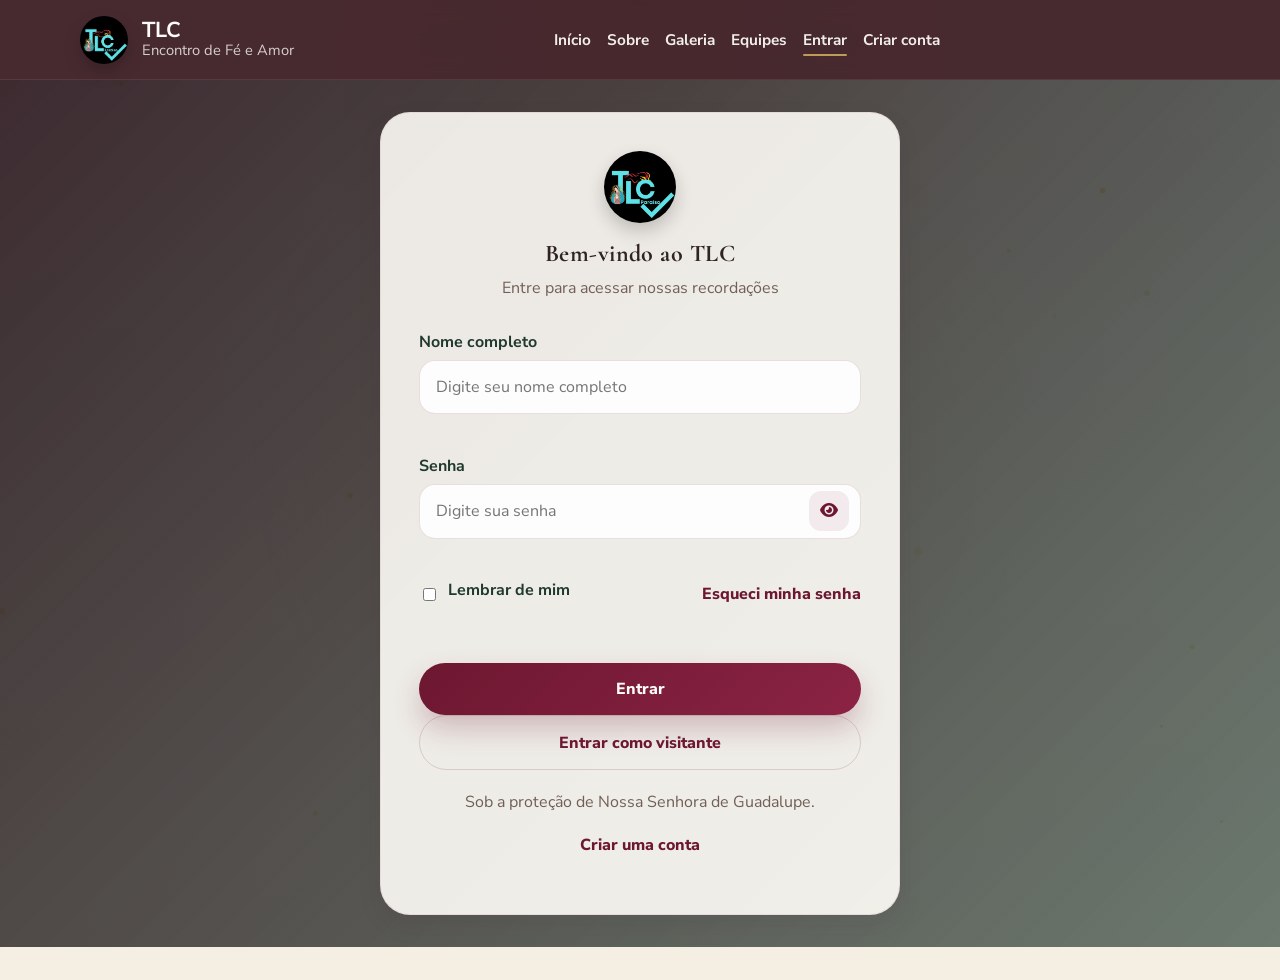
==== commit 0875d0df: "Add files via upload" ====
--- a/pages/admin.html
+++ b/pages/admin.html
@@ -8,7 +8,7 @@
   <link rel="preconnect" href="https://fonts.gstatic.com" crossorigin>
   <link href="https://fonts.googleapis.com/css2?family=Cormorant+Garamond:wght@500;600;700&family=Nunito+Sans:wght@400;600;700;800&display=swap" rel="stylesheet">
   <link rel="stylesheet" href="https://cdnjs.cloudflare.com/ajax/libs/font-awesome/6.5.2/css/all.min.css">
-  <link rel="stylesheet" href="../css/style.css?v=20260802-footer-igreja-final">
+  <link rel="stylesheet" href="../css/style.css?v=20260807-sem-identidade">
 </head>
 <body data-page="admin" data-base-path="..">
   <header class="site-header">
@@ -59,6 +59,6 @@
 
   <div id="footer-root"></div>
 
-  <script src="../js/script.js?v=20260802-footer-igreja-final"></script>
+  <script src="../js/script.js?v=20260807-sem-identidade"></script>
 </body>
 </html>
--- a/css/style.css
+++ b/css/style.css
@@ -763,34 +763,6 @@
   margin-bottom: 0;
   font-size: 0.92rem;
   line-height: 1.55;
-}
-
-.recent-grid {
-  display: grid;
-  grid-template-columns: repeat(3, minmax(0, 1fr));
-  gap: 1.2rem;
-}
-
-.recent-card {
-  position: relative;
-  border-radius: 24px;
-  overflow: hidden;
-  min-height: 340px;
-  box-shadow: var(--shadow-soft);
-}
-
-.recent-card > img {
-  width: 100%;
-  height: 100%;
-  object-fit: cover;
-}
-
-.recent-card .overlay {
-  position: absolute;
-  inset: auto 0 0 0;
-  padding: 1.4rem;
-  background: linear-gradient(180deg, transparent, rgba(10, 7, 7, 0.78));
-  color: var(--white);
 }
 
 .photo-author {
@@ -2794,78 +2766,27 @@
 .footer-shell {
   width: min(var(--container), calc(100% - 2rem));
   margin: 0 auto;
-  padding: 1.7rem 1.3rem 0;
+  padding: 0 1.1rem;
+  overflow: hidden;
   border: 1px solid rgba(213, 181, 126, 0.26);
-  border-radius: 34px;
-  background: linear-gradient(180deg, rgba(255, 254, 251, 0.98), rgba(250, 245, 237, 0.98));
+  border-radius: 30px;
+  background:
+    radial-gradient(circle at 16% 36%, rgba(255, 255, 255, 0.72), transparent 25%),
+    linear-gradient(180deg, #f5f5df 0%, #f5f3df 62%, #fbf6ec 100%);
   box-shadow: 0 22px 48px rgba(96, 71, 40, 0.1);
 }
 
-.footer-hero-row {
-  display: grid;
-  grid-template-columns: repeat(2, minmax(180px, 220px));
-  align-items: center;
-  justify-content: center;
-  gap: clamp(2rem, 10vw, 8rem);
-}
-
-.footer-brand-block {
-  display: flex;
-  align-items: center;
-  justify-content: center;
-  gap: 1rem;
-}
-
-.footer-brand-mark {
-  width: 82px;
-  height: 82px;
-  overflow: hidden;
-  border-radius: 50%;
-  box-shadow: 0 10px 20px rgba(92, 67, 34, 0.1);
-}
-
-.footer-brand-mark img {
-  width: 100%;
-  height: 100%;
-  object-fit: cover;
-}
-
-.footer-brand-copy h3 {
-  margin: 0;
-  color: var(--wine);
-  font-family: "Cormorant Garamond", serif;
-  font-size: clamp(2.2rem, 3.2vw, 3.6rem);
-  line-height: 1;
-}
-
-.footer-brand-copy p {
-  margin: 0.35rem 0 0;
-  color: #c58c3f;
-  font-family: "Cormorant Garamond", serif;
-  font-size: clamp(1.35rem, 2vw, 2rem);
-}
-
-.footer-quote {
-  max-width: 440px;
-  margin: 1rem auto 0;
-  display: grid;
-  grid-template-columns: auto 1fr auto;
-  align-items: start;
-  gap: 0.75rem;
-  text-align: center;
-}
-
-.footer-quote i {
-  margin-top: 0.15rem;
-  color: #d19a45;
-  font-size: 1.25rem;
-}
-
-.footer-quote p {
-  margin: 0;
-  font-family: "Cormorant Garamond", serif;
-  font-size: clamp(1.35rem, 2vw, 2.1rem);
-  line-height: 1.3;
+.footer-layout {
+  min-height: 410px;
+  padding: 3.2rem 0.75rem 0.9rem;
+  display: grid;
+  grid-template-columns: 185px minmax(220px, 0.9fr) minmax(300px, 1.25fr) 170px;
+  grid-template-rows: minmax(0, 1fr) auto;
+  grid-template-areas:
+    "mary nav contact church"
+    "mary nav contact church";
+  align-items: end;
+  gap: clamp(0.65rem, 1.5vw, 1.5rem);
 }
 
 .footer-sacred-card {
@@ -2873,6 +2794,17 @@
   display: flex;
   flex-direction: column;
   align-items: center;
+  align-self: end;
+  position: relative;
+  z-index: 1;
+}
+
+.footer-sacred-card--mary {
+  grid-area: mary;
+}
+
+.footer-sacred-card--church {
+  grid-area: church;
 }
 
 .footer-sacred-arch {
@@ -2908,19 +2840,33 @@
   text-align: center;
 }
 
-.footer-links-row {
-  margin-top: 1.4rem;
-  padding-top: 1rem;
-  display: grid;
-  grid-template-columns: repeat(2, minmax(0, 1fr));
-  gap: clamp(2rem, 8vw, 7rem);
+.footer-sacred-card--church .footer-sacred-arch {
+  width: 158px;
+  height: 226px;
+}
+
+.footer-sacred-card--church figcaption {
+  max-width: 163px;
+  font-size: 1.02rem;
 }
 
 .footer-links {
   min-width: 0;
+  padding: 1rem 0.75rem 1.15rem;
   display: flex;
   flex-direction: column;
-  gap: 0.8rem;
+  align-self: end;
+  gap: 0.68rem;
+  border-bottom: 1px solid rgba(128, 72, 65, 0.16);
+}
+
+.footer-links--nav {
+  grid-area: nav;
+}
+
+.footer-links--contact {
+  grid-area: contact;
+  padding-bottom: 2.2rem;
 }
 
 .footer-links strong {
@@ -2935,6 +2881,7 @@
   align-items: center;
   gap: 0.7rem;
   color: #46342d;
+  font-size: 0.94rem;
 }
 
 .footer-links a i {
@@ -2943,37 +2890,14 @@
   text-align: center;
 }
 
-/* Encerramento da página: a identidade antes presente no rodapé. */
-.home-closing-section {
-  padding: 0 0 1.25rem;
-}
-
-.home-closing-card {
-  width: min(780px, 100%);
-  margin: 0 auto;
-  padding: clamp(1.6rem, 4vw, 2.4rem);
-  border: 1px solid rgba(205, 164, 96, 0.28);
-  border-radius: 28px;
-  background:
-    radial-gradient(circle at 50% 0, rgba(224, 182, 105, 0.12), transparent 46%),
-    rgba(255, 253, 249, 0.96);
-  box-shadow: 0 20px 44px rgba(91, 64, 36, 0.09);
-  text-align: center;
-}
-
-.home-closing-card .footer-quote {
-  max-width: 540px;
-  margin-top: 1.35rem;
-}
-
 .footer-bottom-bar {
-  margin-top: 1.5rem;
+  margin-top: 0;
   padding: 1rem 1.2rem;
   display: grid;
   grid-template-columns: 1fr auto 1fr;
   align-items: center;
   gap: 1rem;
-  border-radius: 24px 24px 0 0;
+  border-radius: 20px 20px 0 0;
   color: #fff8f1;
   background: linear-gradient(90deg, #6d1733 0%, #7f1f3d 48%, #5d1730 100%);
 }
@@ -3174,7 +3098,6 @@
 /* Responsividade */
 @media (max-width: 980px) {
   .card-grid,
-  .recent-grid,
   .gallery-grid,
   .form-layout,
   .profile-card,
@@ -3182,14 +3105,21 @@
     grid-template-columns: 1fr 1fr;
   }
 
-  .footer-hero-row {
-    grid-template-columns: repeat(2, minmax(160px, 220px));
-    justify-items: center;
-    gap: clamp(1.5rem, 8vw, 4rem);
-  }
-
-  .footer-links-row {
-    grid-template-columns: 1fr 1fr;
+  .footer-layout {
+    min-height: 0;
+    padding: 2rem 1rem 1.2rem;
+    grid-template-columns: repeat(2, minmax(0, 1fr));
+    grid-template-rows: auto;
+    grid-template-areas:
+      "mary church"
+      "nav contact";
+    align-items: start;
+    gap: 1.5rem 2rem;
+  }
+
+  .footer-sacred-card,
+  .footer-links {
+    align-self: start;
   }
 
   .metrics-grid {
@@ -3407,21 +3337,23 @@
   }
 
   .card-grid,
-  .recent-grid,
   .gallery-grid,
-  .profile-stats,
-  .footer-links-row {
+  .profile-stats {
     grid-template-columns: 1fr;
   }
 
-  .footer-hero-row {
-    grid-template-columns: 1fr;
-    gap: 1.5rem;
-  }
-
-  .home-closing-card {
-    padding: 1.5rem 1rem;
-    border-radius: 22px;
+  .footer-layout {
+    padding: 1.5rem 0.5rem 1rem;
+    grid-template-columns: repeat(2, minmax(0, 1fr));
+    grid-template-areas:
+      "mary church"
+      "nav nav"
+      "contact contact";
+    gap: 1.4rem 0.6rem;
+  }
+
+  .footer-links--contact {
+    padding-bottom: 1.2rem;
   }
 
   .footer-bottom-bar {
@@ -3768,8 +3700,8 @@
 @media (max-width: 520px) {
   .footer-shell {
     width: min(var(--container), calc(100% - 1rem));
-    padding: 1.2rem 0.8rem 0;
-    border-radius: 26px;
+    padding: 0 0.55rem;
+    border-radius: 24px;
   }
 
   .footer-sacred-arch {
@@ -3777,17 +3709,18 @@
     height: 205px;
   }
 
-  .footer-brand-mark {
-    width: 64px;
-    height: 64px;
-  }
-
-  .footer-brand-block {
-    gap: 0.7rem;
-  }
-
-  .footer-links-row {
-    gap: 1rem;
+  .footer-sacred-card--church .footer-sacred-arch {
+    width: 132px;
+    height: 190px;
+  }
+
+  .footer-sacred-card--church figcaption {
+    max-width: 137px;
+  }
+
+  .footer-links {
+    padding-right: 0.35rem;
+    padding-left: 0.35rem;
   }
 
   .footer-links strong {
